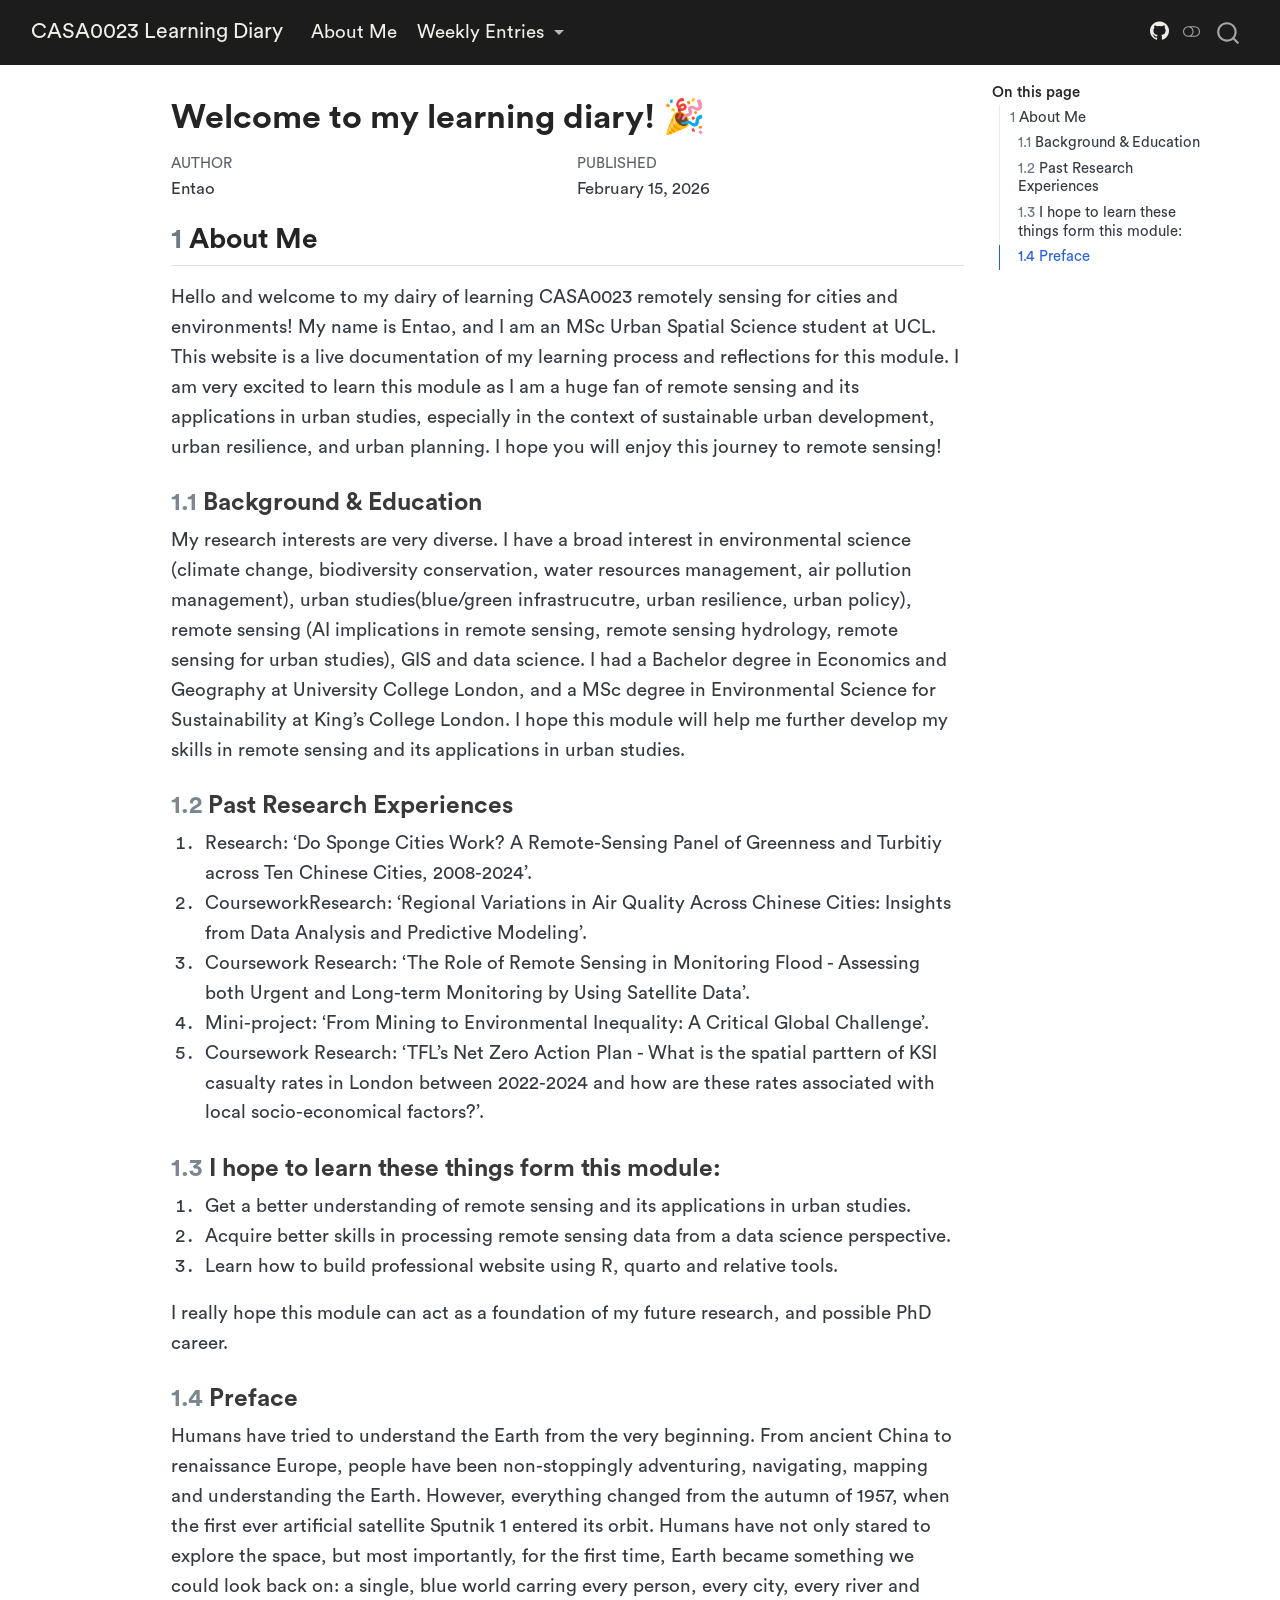
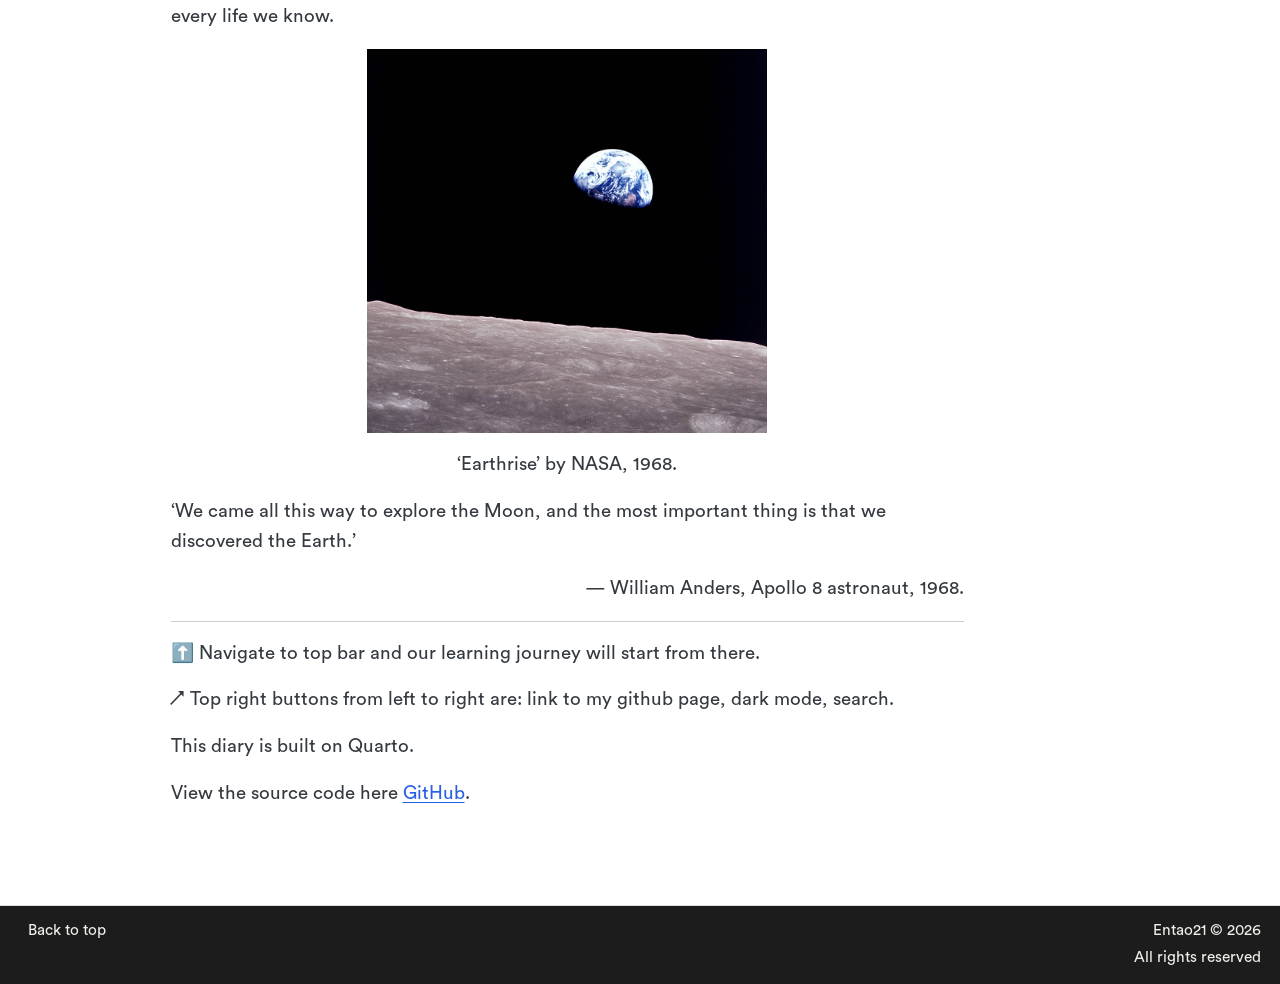
==== docs/index.html @ 47d20537 "commit955" ====
<!DOCTYPE html>
<html xmlns="http://www.w3.org/1999/xhtml" lang="en" xml:lang="en"><head>

<meta charset="utf-8">
<meta name="generator" content="quarto-1.9.27">

<meta name="viewport" content="width=device-width, initial-scale=1.0, user-scalable=yes">

<meta name="author" content="Entao">
<meta name="dcterms.date" content="2026-02-15">

<title>Welcome to my learning diary! 🎉 – CASA0023 Learning Diary</title>
<style>
/* Default styles provided by pandoc.
** See https://pandoc.org/MANUAL.html#variables-for-html for config info.
*/
code{white-space: pre-wrap;}
span.smallcaps{font-variant: small-caps;}
div.columns{display: flex; gap: min(4vw, 1.5em);}
div.column{flex: auto; overflow-x: auto;}
div.hanging-indent{margin-left: 1.5em; text-indent: -1.5em;}
ul.task-list{list-style: none;}
ul.task-list li input[type="checkbox"] {
  width: 0.8em;
  margin: 0 0.8em 0.2em -1em; /* quarto-specific, see https://github.com/quarto-dev/quarto-cli/issues/4556 */ 
  vertical-align: middle;
}
</style>


<script src="site_libs/quarto-nav/quarto-nav.js"></script>
<script src="site_libs/quarto-nav/headroom.min.js"></script>
<script src="site_libs/clipboard/clipboard.min.js"></script>
<script src="site_libs/quarto-search/autocomplete.umd.js"></script>
<script src="site_libs/quarto-search/fuse.min.js"></script>
<script src="site_libs/quarto-search/quarto-search.js"></script>
<meta name="quarto:offset" content="./">
<script src="site_libs/quarto-html/quarto.js" type="module"></script>
<script src="site_libs/quarto-html/tabsets/tabsets.js" type="module"></script>
<script src="site_libs/quarto-html/popper.min.js"></script>
<script src="site_libs/quarto-html/tippy.umd.min.js"></script>
<script src="site_libs/quarto-html/anchor.min.js"></script>
<link href="site_libs/quarto-html/tippy.css" rel="stylesheet">
<link href="site_libs/quarto-html/quarto-syntax-highlighting-67e1af7abdb15bd5a2919d83736f6706.css" rel="stylesheet" class="quarto-color-scheme" id="quarto-text-highlighting-styles">
<link href="site_libs/quarto-html/quarto-syntax-highlighting-dark-4f6ed13f903dd169c65400d30de9f695.css" rel="stylesheet" class="quarto-color-scheme quarto-color-alternate" id="quarto-text-highlighting-styles">
<link href="site_libs/quarto-html/quarto-syntax-highlighting-67e1af7abdb15bd5a2919d83736f6706.css" rel="stylesheet" class="quarto-color-scheme-extra" id="quarto-text-highlighting-styles">
<script src="site_libs/bootstrap/bootstrap.min.js"></script>
<link href="site_libs/bootstrap/bootstrap-icons.css" rel="stylesheet">
<link href="site_libs/bootstrap/bootstrap-1e439da7aa88c9d4554912bc2ee74c2d.min.css" rel="stylesheet" append-hash="true" class="quarto-color-scheme" id="quarto-bootstrap" data-mode="light">
<link href="site_libs/bootstrap/bootstrap-dark-b8b69fd8e30c41d735a45cd7a533fa73.min.css" rel="stylesheet" append-hash="true" class="quarto-color-scheme quarto-color-alternate" id="quarto-bootstrap" data-mode="dark">
<link href="site_libs/bootstrap/bootstrap-1e439da7aa88c9d4554912bc2ee74c2d.min.css" rel="stylesheet" append-hash="true" class="quarto-color-scheme-extra" id="quarto-bootstrap" data-mode="light">
<script id="quarto-search-options" type="application/json">{
  "location": "navbar",
  "copy-button": false,
  "collapse-after": 3,
  "panel-placement": "end",
  "type": "overlay",
  "limit": 50,
  "keyboard-shortcut": [
    "f",
    "/",
    "s"
  ],
  "show-item-context": false,
  "language": {
    "search-no-results-text": "No results",
    "search-matching-documents-text": "matching documents",
    "search-copy-link-title": "Copy link to search",
    "search-hide-matches-text": "Hide additional matches",
    "search-more-match-text": "more match in this document",
    "search-more-matches-text": "more matches in this document",
    "search-clear-button-title": "Clear",
    "search-text-placeholder": "",
    "search-detached-cancel-button-title": "Cancel",
    "search-submit-button-title": "Submit",
    "search-label": "Search"
  }
}</script>


<link rel="stylesheet" href="styles.css">
</head>

<body class="nav-fixed quarto-light"><script id="quarto-html-before-body" type="application/javascript">
    const toggleBodyColorMode = (bsSheetEl) => {
      const mode = bsSheetEl.getAttribute("data-mode");
      const bodyEl = window.document.querySelector("body");
      if (mode === "dark") {
        bodyEl.classList.add("quarto-dark");
        bodyEl.classList.remove("quarto-light");
      } else {
        bodyEl.classList.add("quarto-light");
        bodyEl.classList.remove("quarto-dark");
      }
    }
    const toggleBodyColorPrimary = () => {
      const bsSheetEl = window.document.querySelector("link#quarto-bootstrap:not([rel=disabled-stylesheet])");
      if (bsSheetEl) {
        toggleBodyColorMode(bsSheetEl);
      }
    }
    const setColorSchemeToggle = (alternate) => {
      const toggles = window.document.querySelectorAll('.quarto-color-scheme-toggle');
      for (let i=0; i < toggles.length; i++) {
        const toggle = toggles[i];
        if (toggle) {
          if (alternate) {
            toggle.classList.add("alternate");
          } else {
            toggle.classList.remove("alternate");
          }
        }
      }
    };
    const toggleColorMode = (alternate) => {
      // Switch the stylesheets
      const primaryStylesheets = window.document.querySelectorAll('link.quarto-color-scheme:not(.quarto-color-alternate)');
      const alternateStylesheets = window.document.querySelectorAll('link.quarto-color-scheme.quarto-color-alternate');
      manageTransitions('#quarto-margin-sidebar .nav-link', false);
      if (alternate) {
        // note: dark is layered on light, we don't disable primary!
        enableStylesheet(alternateStylesheets);
        for (const sheetNode of alternateStylesheets) {
          if (sheetNode.id === "quarto-bootstrap") {
            toggleBodyColorMode(sheetNode);
          }
        }
      } else {
        disableStylesheet(alternateStylesheets);
        enableStylesheet(primaryStylesheets)
        toggleBodyColorPrimary();
      }
      manageTransitions('#quarto-margin-sidebar .nav-link', true);
      // Switch the toggles
      setColorSchemeToggle(alternate)
      // Hack to workaround the fact that safari doesn't
      // properly recolor the scrollbar when toggling (#1455)
      if (navigator.userAgent.indexOf('Safari') > 0 && navigator.userAgent.indexOf('Chrome') == -1) {
        manageTransitions("body", false);
        window.scrollTo(0, 1);
        setTimeout(() => {
          window.scrollTo(0, 0);
          manageTransitions("body", true);
        }, 40);
      }
    }
    const disableStylesheet = (stylesheets) => {
      for (let i=0; i < stylesheets.length; i++) {
        const stylesheet = stylesheets[i];
        stylesheet.rel = 'disabled-stylesheet';
      }
    }
    const enableStylesheet = (stylesheets) => {
      for (let i=0; i < stylesheets.length; i++) {
        const stylesheet = stylesheets[i];
        if(stylesheet.rel !== 'stylesheet') { // for Chrome, which will still FOUC without this check
          stylesheet.rel = 'stylesheet';
        }
      }
    }
    const manageTransitions = (selector, allowTransitions) => {
      const els = window.document.querySelectorAll(selector);
      for (let i=0; i < els.length; i++) {
        const el = els[i];
        if (allowTransitions) {
          el.classList.remove('notransition');
        } else {
          el.classList.add('notransition');
        }
      }
    }
    const isFileUrl = () => {
      return window.location.protocol === 'file:';
    }
    const hasAlternateSentinel = () => {
      let styleSentinel = getColorSchemeSentinel();
      if (styleSentinel !== null) {
        return styleSentinel === "alternate";
      } else {
        return false;
      }
    }
    const setStyleSentinel = (alternate) => {
      const value = alternate ? "alternate" : "default";
      if (!isFileUrl()) {
        window.localStorage.setItem("quarto-color-scheme", value);
      } else {
        localAlternateSentinel = value;
      }
    }
    const getColorSchemeSentinel = () => {
      if (!isFileUrl()) {
        const storageValue = window.localStorage.getItem("quarto-color-scheme");
        return storageValue != null ? storageValue : localAlternateSentinel;
      } else {
        return localAlternateSentinel;
      }
    }
    const toggleGiscusIfUsed = (isAlternate, darkModeDefault) => {
      const baseTheme = document.querySelector('#giscus-base-theme')?.value ?? 'light';
      const alternateTheme = document.querySelector('#giscus-alt-theme')?.value ?? 'dark';
      let newTheme = '';
      if(authorPrefersDark) {
        newTheme = isAlternate ? baseTheme : alternateTheme;
      } else {
        newTheme = isAlternate ? alternateTheme : baseTheme;
      }
      const changeGiscusTheme = () => {
        // From: https://github.com/giscus/giscus/issues/336
        const sendMessage = (message) => {
          const iframe = document.querySelector('iframe.giscus-frame');
          if (!iframe) return;
          iframe.contentWindow.postMessage({ giscus: message }, 'https://giscus.app');
        }
        sendMessage({
          setConfig: {
            theme: newTheme
          }
        });
      }
      const isGiscussLoaded = window.document.querySelector('iframe.giscus-frame') !== null;
      if (isGiscussLoaded) {
        changeGiscusTheme();
      }
    };
    const authorPrefersDark = false;
    const darkModeDefault = authorPrefersDark;
      document.querySelector('link#quarto-text-highlighting-styles.quarto-color-scheme-extra').rel = 'disabled-stylesheet';
      document.querySelector('link#quarto-bootstrap.quarto-color-scheme-extra').rel = 'disabled-stylesheet';
    let localAlternateSentinel = darkModeDefault ? 'alternate' : 'default';
    // Dark / light mode switch
    window.quartoToggleColorScheme = () => {
      // Read the current dark / light value
      let toAlternate = !hasAlternateSentinel();
      toggleColorMode(toAlternate);
      setStyleSentinel(toAlternate);
      toggleGiscusIfUsed(toAlternate, darkModeDefault);
      window.dispatchEvent(new Event('resize'));
    };
    // Switch to dark mode if need be
    if (hasAlternateSentinel()) {
      toggleColorMode(true);
    } else {
      toggleColorMode(false);
    }
  </script>

<div id="quarto-search-results"></div>
  <header id="quarto-header" class="headroom fixed-top">
    <nav class="navbar navbar-expand-lg " data-bs-theme="dark">
      <div class="navbar-container container-fluid">
      <div class="navbar-brand-container mx-auto">
    <a class="navbar-brand" href="./index.html">
    <span class="navbar-title">CASA0023 Learning Diary</span>
    </a>
  </div>
            <div id="quarto-search" class="" title="Search"></div>
          <button class="navbar-toggler" type="button" data-bs-toggle="collapse" data-bs-target="#navbarCollapse" aria-controls="navbarCollapse" role="menu" aria-expanded="false" aria-label="Toggle navigation" onclick="if (window.quartoToggleHeadroom) { window.quartoToggleHeadroom(); }">
  <span class="navbar-toggler-icon"></span>
</button>
          <div class="collapse navbar-collapse" id="navbarCollapse">
            <ul class="navbar-nav navbar-nav-scroll me-auto">
  <li class="nav-item">
    <a class="nav-link active" href="./index.html" aria-current="page"> 
<span class="menu-text">About Me</span></a>
  </li>  
  <li class="nav-item dropdown ">
    <a class="nav-link dropdown-toggle" href="#" id="nav-menu-weekly-entries" role="link" data-bs-toggle="dropdown" aria-expanded="false">
 <span class="menu-text">Weekly Entries</span>
    </a>
    <ul class="dropdown-menu" aria-labelledby="nav-menu-weekly-entries">    
        <li>
    <a class="dropdown-item" href="./weeks/week1.html">
 <span class="dropdown-text">Week 1: Getting Started</span></a>
  </li>  
        <li>
    <a class="dropdown-item" href="./weeks/week2.html">
 <span class="dropdown-text">Week 2: Portfolio</span></a>
  </li>  
        <li>
    <a class="dropdown-item" href="./weeks/week3.html">
 <span class="dropdown-text">Week 3: Corrections</span></a>
  </li>  
        <li>
    <a class="dropdown-item" href="./weeks/week4.html">
 <span class="dropdown-text">Week 4: Policy</span></a>
  </li>  
    </ul>
  </li>
</ul>
            <ul class="navbar-nav navbar-nav-scroll ms-auto">
  <li class="nav-item compact">
    <a class="nav-link" href="https://github.com/Entao21/rs4ct"> <i class="bi bi-github" role="img" aria-label="GitHub">
</i> 
<span class="menu-text"></span></a>
  </li>  
</ul>
          </div> <!-- /navcollapse -->
            <div class="quarto-navbar-tools">
  <a href="" class="quarto-color-scheme-toggle quarto-navigation-tool  px-1" onclick="window.quartoToggleColorScheme(); return false;" title="Toggle dark mode"><i class="bi"></i></a>
</div>
      </div> <!-- /container-fluid -->
    </nav>
</header>
<!-- content -->
<div id="quarto-content" class="quarto-container page-columns page-rows-contents page-layout-article page-navbar">
<!-- sidebar -->
<!-- margin-sidebar -->
    <div id="quarto-margin-sidebar" class="sidebar margin-sidebar">
        <nav id="TOC" role="doc-toc" class="toc-active">
    <h2 id="toc-title">On this page</h2>
   
  <ul>
  <li><a href="#about-me" id="toc-about-me" class="nav-link active" data-scroll-target="#about-me"><span class="header-section-number">1</span> About Me</a>
  <ul class="collapse">
  <li><a href="#background-education" id="toc-background-education" class="nav-link" data-scroll-target="#background-education"><span class="header-section-number">1.1</span> Background &amp; Education</a></li>
  <li><a href="#past-research-experiences" id="toc-past-research-experiences" class="nav-link" data-scroll-target="#past-research-experiences"><span class="header-section-number">1.2</span> Past Research Experiences</a></li>
  <li><a href="#i-hope-to-learn-these-things-form-this-module" id="toc-i-hope-to-learn-these-things-form-this-module" class="nav-link" data-scroll-target="#i-hope-to-learn-these-things-form-this-module"><span class="header-section-number">1.3</span> I hope to learn these things form this module:</a></li>
  <li><a href="#preface" id="toc-preface" class="nav-link" data-scroll-target="#preface"><span class="header-section-number">1.4</span> Preface</a></li>
  </ul></li>
  </ul>
</nav>
    </div>
<!-- main -->
<main class="content" id="quarto-document-content">


<header id="title-block-header" class="quarto-title-block default">
<div class="quarto-title">
<h1 class="title">Welcome to my learning diary! 🎉</h1>
</div>



<div class="quarto-title-meta">

    <div>
    <div class="quarto-title-meta-heading">Author</div>
    <div class="quarto-title-meta-contents">
             <p>Entao </p>
          </div>
  </div>
    
    <div>
    <div class="quarto-title-meta-heading">Published</div>
    <div class="quarto-title-meta-contents">
      <p class="date">February 15, 2026</p>
    </div>
  </div>
  
    
  </div>
  


</header>


<section id="about-me" class="level2" data-number="1">
<h2 data-number="1" class="anchored" data-anchor-id="about-me"><span class="header-section-number">1</span> About Me</h2>
<p>Hello and welcome to my dairy of learning CASA0023 remotely sensing for cities and environments! My name is Entao, and I am an MSc Urban Spatial Science student at UCL. This website is a live documentation of my learning process and reflections for this module. I am very excited to learn this module as I am a huge fan of remote sensing and its applications in urban studies, especially in the context of sustainable urban development, urban resilience, and urban planning. I hope you will enjoy this journey to remote sensing!</p>
<section id="background-education" class="level3" data-number="1.1">
<h3 data-number="1.1" class="anchored" data-anchor-id="background-education"><span class="header-section-number">1.1</span> Background &amp; Education</h3>
<p>My research interests are very diverse. I have a broad interest in environmental science (climate change, biodiversity conservation, water resources management, air pollution management), urban studies(blue/green infrastrucutre, urban resilience, urban policy), remote sensing (AI implications in remote sensing, remote sensing hydrology, remote sensing for urban studies), GIS and data science. I had a Bachelor degree in Economics and Geography at University College London, and a MSc degree in Environmental Science for Sustainability at King’s College London. I hope this module will help me further develop my skills in remote sensing and its applications in urban studies.</p>
</section>
<section id="past-research-experiences" class="level3" data-number="1.2">
<h3 data-number="1.2" class="anchored" data-anchor-id="past-research-experiences"><span class="header-section-number">1.2</span> Past Research Experiences</h3>
<ol type="1">
<li>Research: ‘Do Sponge Cities Work? A Remote-Sensing Panel of Greenness and Turbitiy across Ten Chinese Cities, 2008-2024’.</li>
<li>CourseworkResearch: ‘Regional Variations in Air Quality Across Chinese Cities: Insights from Data Analysis and Predictive Modeling’.</li>
<li>Coursework Research: ‘The Role of Remote Sensing in Monitoring Flood - Assessing both Urgent and Long-term Monitoring by Using Satellite Data’.</li>
<li>Mini-project: ‘From Mining to Environmental Inequality: A Critical Global Challenge’.</li>
<li>Coursework Research: ‘TFL’s Net Zero Action Plan - What is the spatial parttern of KSI casualty rates in London between 2022-2024 and how are these rates associated with local socio-economical factors?’.</li>
</ol>
</section>
<section id="i-hope-to-learn-these-things-form-this-module" class="level3" data-number="1.3">
<h3 data-number="1.3" class="anchored" data-anchor-id="i-hope-to-learn-these-things-form-this-module"><span class="header-section-number">1.3</span> I hope to learn these things form this module:</h3>
<ol type="1">
<li>Get a better understanding of remote sensing and its applications in urban studies.</li>
<li>Acquire better skills in processing remote sensing data from a data science perspective.</li>
<li>Learn how to build professional website using R, quarto and relative tools.</li>
</ol>
<p>I really hope this module can act as a foundation of my future research, and possible PhD career.</p>
</section>
<section id="preface" class="level3" data-number="1.4">
<h3 data-number="1.4" class="anchored" data-anchor-id="preface"><span class="header-section-number">1.4</span> Preface</h3>
<p>Humans have tried to understand the Earth from the very beginning. From ancient China to renaissance Europe, people have been non-stoppingly adventuring, navigating, mapping and understanding the Earth. However, everything changed from the autumn of 1957, when the first ever artificial satellite Sputnik 1 entered its orbit. Humans have not only stared to explore the space, but most importantly, for the first time, Earth became something we could look back on: a single, blue world carring every person, every city, every river and every life we know.</p>
<div style="text-align: center;">
<p><img src="resources/pictures/apollo08_earthrise.jpg" class="img-fluid" style="border-radius: 0%; display: block; margin-left: auto; margin-right: auto;" width="400"></p>
<p>‘Earthrise’ by NASA, 1968.</p>
</div>
<p>‘We came all this way to explore the Moon, and the most important thing is that we discovered the Earth.’</p>
<div style="text-align: right;">
<p>— William Anders, Apollo 8 astronaut, 1968.</p>
</div>
<hr>
<p>⬆️ Navigate to top bar and our learning journey will start from there.</p>
<p>↗️ Top right buttons from left to right are: link to my github page, dark mode, search.</p>
<p>This diary is built on Quarto.</p>
<p>View the source code here <a href="https://github.com/Entao21/rs4ct">GitHub</a>.</p>


</section>
</section>

</main> <!-- /main -->
<script id="quarto-html-after-body" type="application/javascript">
  window.document.addEventListener("DOMContentLoaded", function (event) {
    // Ensure there is a toggle, if there isn't float one in the top right
    if (window.document.querySelector('.quarto-color-scheme-toggle') === null) {
      const a = window.document.createElement('a');
      a.classList.add('top-right');
      a.classList.add('quarto-color-scheme-toggle');
      a.href = "";
      a.onclick = function() { try { window.quartoToggleColorScheme(); } catch {} return false; };
      const i = window.document.createElement("i");
      i.classList.add('bi');
      a.appendChild(i);
      window.document.body.appendChild(a);
    }
    setColorSchemeToggle(hasAlternateSentinel())
    const icon = "";
    const anchorJS = new window.AnchorJS();
    anchorJS.options = {
      placement: 'right',
      icon: icon
    };
    anchorJS.add('.anchored');
    const isCodeAnnotation = (el) => {
      for (const clz of el.classList) {
        if (clz.startsWith('code-annotation-')) {                     
          return true;
        }
      }
      return false;
    }
    const onCopySuccess = function(e) {
      // button target
      const button = e.trigger;
      // don't keep focus
      button.blur();
      // flash "checked"
      button.classList.add('code-copy-button-checked');
      var currentTitle = button.getAttribute("title");
      button.setAttribute("title", "Copied!");
      let tooltip;
      if (window.bootstrap) {
        button.setAttribute("data-bs-toggle", "tooltip");
        button.setAttribute("data-bs-placement", "left");
        button.setAttribute("data-bs-title", "Copied!");
        tooltip = new bootstrap.Tooltip(button, 
          { trigger: "manual", 
            customClass: "code-copy-button-tooltip",
            offset: [0, -8]});
        tooltip.show();    
      }
      setTimeout(function() {
        if (tooltip) {
          tooltip.hide();
          button.removeAttribute("data-bs-title");
          button.removeAttribute("data-bs-toggle");
          button.removeAttribute("data-bs-placement");
        }
        button.setAttribute("title", currentTitle);
        button.classList.remove('code-copy-button-checked');
      }, 1000);
      // clear code selection
      e.clearSelection();
    }
    const getTextToCopy = function(trigger) {
      const outerScaffold = trigger.parentElement.cloneNode(true);
      const codeEl = outerScaffold.querySelector('code');
      for (const childEl of codeEl.children) {
        if (isCodeAnnotation(childEl)) {
          childEl.remove();
        }
      }
      return codeEl.innerText;
    }
    const clipboard = new window.ClipboardJS('.code-copy-button:not([data-in-quarto-modal])', {
      text: getTextToCopy
    });
    clipboard.on('success', onCopySuccess);
    if (window.document.getElementById('quarto-embedded-source-code-modal')) {
      const clipboardModal = new window.ClipboardJS('.code-copy-button[data-in-quarto-modal]', {
        text: getTextToCopy,
        container: window.document.getElementById('quarto-embedded-source-code-modal')
      });
      clipboardModal.on('success', onCopySuccess);
    }
      var localhostRegex = new RegExp(/^(?:http|https):\/\/localhost\:?[0-9]*\//);
      var mailtoRegex = new RegExp(/^mailto:/);
        var filterRegex = new RegExp("https:\/\/entao21\.github\.io\/rs4ct\/");
      var isInternal = (href) => {
          return filterRegex.test(href) || localhostRegex.test(href) || mailtoRegex.test(href);
      }
      // Inspect non-navigation links and adorn them if external
     var links = window.document.querySelectorAll('a[href]:not(.nav-link):not(.navbar-brand):not(.toc-action):not(.sidebar-link):not(.sidebar-item-toggle):not(.pagination-link):not(.no-external):not([aria-hidden]):not(.dropdown-item):not(.quarto-navigation-tool):not(.about-link)');
      for (var i=0; i<links.length; i++) {
        const link = links[i];
        if (!isInternal(link.href)) {
          // undo the damage that might have been done by quarto-nav.js in the case of
          // links that we want to consider external
          if (link.dataset.originalHref !== undefined) {
            link.href = link.dataset.originalHref;
          }
        }
      }
    function tippyHover(el, contentFn, onTriggerFn, onUntriggerFn) {
      const config = {
        allowHTML: true,
        maxWidth: 500,
        delay: 100,
        arrow: false,
        appendTo: function(el) {
            return el.parentElement;
        },
        interactive: true,
        interactiveBorder: 10,
        theme: 'quarto',
        placement: 'bottom-start',
      };
      if (contentFn) {
        config.content = contentFn;
      }
      if (onTriggerFn) {
        config.onTrigger = onTriggerFn;
      }
      if (onUntriggerFn) {
        config.onUntrigger = onUntriggerFn;
      }
      window.tippy(el, config); 
    }
    const noterefs = window.document.querySelectorAll('a[role="doc-noteref"]');
    for (var i=0; i<noterefs.length; i++) {
      const ref = noterefs[i];
      tippyHover(ref, function() {
        // use id or data attribute instead here
        let href = ref.getAttribute('data-footnote-href') || ref.getAttribute('href');
        try { href = new URL(href).hash; } catch {}
        const id = href.replace(/^#\/?/, "");
        const note = window.document.getElementById(id);
        if (note) {
          return note.innerHTML;
        } else {
          return "";
        }
      });
    }
    const xrefs = window.document.querySelectorAll('a.quarto-xref');
    const processXRef = (id, note) => {
      // Strip column container classes
      const stripColumnClz = (el) => {
        el.classList.remove("page-full", "page-columns");
        if (el.children) {
          for (const child of el.children) {
            stripColumnClz(child);
          }
        }
      }
      stripColumnClz(note)
      if (id === null || id.startsWith('sec-')) {
        // Special case sections, only their first couple elements
        const container = document.createElement("div");
        if (note.children && note.children.length > 2) {
          container.appendChild(note.children[0].cloneNode(true));
          for (let i = 1; i < note.children.length; i++) {
            const child = note.children[i];
            if (child.tagName === "P" && child.innerText === "") {
              continue;
            } else {
              container.appendChild(child.cloneNode(true));
              break;
            }
          }
          if (window.Quarto?.typesetMath) {
            window.Quarto.typesetMath(container);
          }
          return container.innerHTML
        } else {
          if (window.Quarto?.typesetMath) {
            window.Quarto.typesetMath(note);
          }
          return note.innerHTML;
        }
      } else {
        // Remove any anchor links if they are present
        const anchorLink = note.querySelector('a.anchorjs-link');
        if (anchorLink) {
          anchorLink.remove();
        }
        if (window.Quarto?.typesetMath) {
          window.Quarto.typesetMath(note);
        }
        if (note.classList.contains("callout")) {
          return note.outerHTML;
        } else {
          return note.innerHTML;
        }
      }
    }
    for (var i=0; i<xrefs.length; i++) {
      const xref = xrefs[i];
      tippyHover(xref, undefined, function(instance) {
        instance.disable();
        let url = xref.getAttribute('href');
        let hash = undefined; 
        if (url.startsWith('#')) {
          hash = url;
        } else {
          try { hash = new URL(url).hash; } catch {}
        }
        if (hash) {
          const id = hash.replace(/^#\/?/, "");
          const note = window.document.getElementById(id);
          if (note !== null) {
            try {
              const html = processXRef(id, note.cloneNode(true));
              instance.setContent(html);
            } finally {
              instance.enable();
              instance.show();
            }
          } else {
            // See if we can fetch this
            fetch(url.split('#')[0])
            .then(res => res.text())
            .then(html => {
              const parser = new DOMParser();
              const htmlDoc = parser.parseFromString(html, "text/html");
              const note = htmlDoc.getElementById(id);
              if (note !== null) {
                const html = processXRef(id, note);
                instance.setContent(html);
              } 
            }).finally(() => {
              instance.enable();
              instance.show();
            });
          }
        } else {
          // See if we can fetch a full url (with no hash to target)
          // This is a special case and we should probably do some content thinning / targeting
          fetch(url)
          .then(res => res.text())
          .then(html => {
            const parser = new DOMParser();
            const htmlDoc = parser.parseFromString(html, "text/html");
            const note = htmlDoc.querySelector('main.content');
            if (note !== null) {
              // This should only happen for chapter cross references
              // (since there is no id in the URL)
              // remove the first header
              if (note.children.length > 0 && note.children[0].tagName === "HEADER") {
                note.children[0].remove();
              }
              const html = processXRef(null, note);
              instance.setContent(html);
            } 
          }).finally(() => {
            instance.enable();
            instance.show();
          });
        }
      }, function(instance) {
      });
    }
        let selectedAnnoteEl;
        const selectorForAnnotation = ( cell, annotation) => {
          let cellAttr = 'data-code-cell="' + cell + '"';
          let lineAttr = 'data-code-annotation="' +  annotation + '"';
          const selector = 'span[' + cellAttr + '][' + lineAttr + ']';
          return selector;
        }
        const selectCodeLines = (annoteEl) => {
          const doc = window.document;
          const targetCell = annoteEl.getAttribute("data-target-cell");
          const targetAnnotation = annoteEl.getAttribute("data-target-annotation");
          const annoteSpan = window.document.querySelector(selectorForAnnotation(targetCell, targetAnnotation));
          const lines = annoteSpan.getAttribute("data-code-lines").split(",");
          const lineIds = lines.map((line) => {
            return targetCell + "-" + line;
          })
          let top = null;
          let height = null;
          let parent = null;
          if (lineIds.length > 0) {
              //compute the position of the single el (top and bottom and make a div)
              const el = window.document.getElementById(lineIds[0]);
              top = el.offsetTop;
              height = el.offsetHeight;
              parent = el.parentElement.parentElement;
            if (lineIds.length > 1) {
              const lastEl = window.document.getElementById(lineIds[lineIds.length - 1]);
              const bottom = lastEl.offsetTop + lastEl.offsetHeight;
              height = bottom - top;
            }
            if (top !== null && height !== null && parent !== null) {
              // cook up a div (if necessary) and position it 
              let div = window.document.getElementById("code-annotation-line-highlight");
              if (div === null) {
                div = window.document.createElement("div");
                div.setAttribute("id", "code-annotation-line-highlight");
                div.style.position = 'absolute';
                parent.appendChild(div);
              }
              div.style.top = top - 2 + "px";
              div.style.height = height + 4 + "px";
              div.style.left = 0;
              let gutterDiv = window.document.getElementById("code-annotation-line-highlight-gutter");
              if (gutterDiv === null) {
                gutterDiv = window.document.createElement("div");
                gutterDiv.setAttribute("id", "code-annotation-line-highlight-gutter");
                gutterDiv.style.position = 'absolute';
                const codeCell = window.document.getElementById(targetCell);
                const gutter = codeCell.querySelector('.code-annotation-gutter');
                gutter.appendChild(gutterDiv);
              }
              gutterDiv.style.top = top - 2 + "px";
              gutterDiv.style.height = height + 4 + "px";
            }
            selectedAnnoteEl = annoteEl;
          }
        };
        const unselectCodeLines = () => {
          const elementsIds = ["code-annotation-line-highlight", "code-annotation-line-highlight-gutter"];
          elementsIds.forEach((elId) => {
            const div = window.document.getElementById(elId);
            if (div) {
              div.remove();
            }
          });
          selectedAnnoteEl = undefined;
        };
          // Handle positioning of the toggle
      window.addEventListener(
        "resize",
        throttle(() => {
          elRect = undefined;
          if (selectedAnnoteEl) {
            selectCodeLines(selectedAnnoteEl);
          }
        }, 10)
      );
      function throttle(fn, ms) {
      let throttle = false;
      let timer;
        return (...args) => {
          if(!throttle) { // first call gets through
              fn.apply(this, args);
              throttle = true;
          } else { // all the others get throttled
              if(timer) clearTimeout(timer); // cancel #2
              timer = setTimeout(() => {
                fn.apply(this, args);
                timer = throttle = false;
              }, ms);
          }
        };
      }
        // Attach click handler to the DT
        const annoteDls = window.document.querySelectorAll('dt[data-target-cell]');
        for (const annoteDlNode of annoteDls) {
          annoteDlNode.addEventListener('click', (event) => {
            const clickedEl = event.target;
            if (clickedEl !== selectedAnnoteEl) {
              unselectCodeLines();
              const activeEl = window.document.querySelector('dt[data-target-cell].code-annotation-active');
              if (activeEl) {
                activeEl.classList.remove('code-annotation-active');
              }
              selectCodeLines(clickedEl);
              clickedEl.classList.add('code-annotation-active');
            } else {
              // Unselect the line
              unselectCodeLines();
              clickedEl.classList.remove('code-annotation-active');
            }
          });
        }
    const findCites = (el) => {
      const parentEl = el.parentElement;
      if (parentEl) {
        const cites = parentEl.dataset.cites;
        if (cites) {
          return {
            el,
            cites: cites.split(' ')
          };
        } else {
          return findCites(el.parentElement)
        }
      } else {
        return undefined;
      }
    };
    var bibliorefs = window.document.querySelectorAll('a[role="doc-biblioref"]');
    for (var i=0; i<bibliorefs.length; i++) {
      const ref = bibliorefs[i];
      const citeInfo = findCites(ref);
      if (citeInfo) {
        tippyHover(citeInfo.el, function() {
          var popup = window.document.createElement('div');
          citeInfo.cites.forEach(function(cite) {
            var citeDiv = window.document.createElement('div');
            citeDiv.classList.add('hanging-indent');
            citeDiv.classList.add('csl-entry');
            var biblioDiv = window.document.getElementById('ref-' + cite);
            if (biblioDiv) {
              citeDiv.innerHTML = biblioDiv.innerHTML;
            }
            popup.appendChild(citeDiv);
          });
          return popup.innerHTML;
        });
      }
    }
  });
  </script>
</div> <!-- /content -->
<footer class="footer">
  <div class="nav-footer">
    <div class="nav-footer-left">
      <ul class="footer-items list-unstyled">
    <li class="nav-item">
    <a class="nav-link" href="./#">
<p>Back to top</p>
</a>
  </li>  
</ul>
    </div>   
    <div class="nav-footer-center">
      &nbsp;
    </div>
    <div class="nav-footer-right">
      <ul class="footer-items list-unstyled">
    <li class="nav-item">
 Entao21 © 2026
  </li>  
    <li class="nav-item">
 All rights reserved
  </li>  
</ul>
    </div>
  </div>
</footer>




</body></html>
---- docs/site_libs/quarto-html/tippy.css ----
.tippy-box[data-animation=fade][data-state=hidden]{opacity:0}[data-tippy-root]{max-width:calc(100vw - 10px)}.tippy-box{position:relative;background-color:#333;color:#fff;border-radius:4px;font-size:14px;line-height:1.4;white-space:normal;outline:0;transition-property:transform,visibility,opacity}.tippy-box[data-placement^=top]>.tippy-arrow{bottom:0}.tippy-box[data-placement^=top]>.tippy-arrow:before{bottom:-7px;left:0;border-width:8px 8px 0;border-top-color:initial;transform-origin:center top}.tippy-box[data-placement^=bottom]>.tippy-arrow{top:0}.tippy-box[data-placement^=bottom]>.tippy-arrow:before{top:-7px;left:0;border-width:0 8px 8px;border-bottom-color:initial;transform-origin:center bottom}.tippy-box[data-placement^=left]>.tippy-arrow{right:0}.tippy-box[data-placement^=left]>.tippy-arrow:before{border-width:8px 0 8px 8px;border-left-color:initial;right:-7px;transform-origin:center left}.tippy-box[data-placement^=right]>.tippy-arrow{left:0}.tippy-box[data-placement^=right]>.tippy-arrow:before{left:-7px;border-width:8px 8px 8px 0;border-right-color:initial;transform-origin:center right}.tippy-box[data-inertia][data-state=visible]{transition-timing-function:cubic-bezier(.54,1.5,.38,1.11)}.tippy-arrow{width:16px;height:16px;color:#333}.tippy-arrow:before{content:"";position:absolute;border-color:transparent;border-style:solid}.tippy-content{position:relative;padding:5px 9px;z-index:1}
---- docs/site_libs/quarto-html/quarto-syntax-highlighting-67e1af7abdb15bd5a2919d83736f6706.css ----
/* quarto syntax highlight colors */
:root {
  --quarto-hl-al-color: #ff5555;
  --quarto-hl-an-color: #6a737d;
  --quarto-hl-at-color: #d73a49;
  --quarto-hl-bn-color: #005cc5;
  --quarto-hl-bu-color: #d73a49;
  --quarto-hl-ch-color: #032f62;
  --quarto-hl-co-color: #6a737d;
  --quarto-hl-cv-color: #6a737d;
  --quarto-hl-cn-color: #005cc5;
  --quarto-hl-cf-color: #d73a49;
  --quarto-hl-dt-color: #d73a49;
  --quarto-hl-dv-color: #005cc5;
  --quarto-hl-do-color: #6a737d;
  --quarto-hl-er-color: #ff5555;
  --quarto-hl-ex-color: #d73a49;
  --quarto-hl-fl-color: #005cc5;
  --quarto-hl-fu-color: #6f42c1;
  --quarto-hl-im-color: #032f62;
  --quarto-hl-in-color: #6a737d;
  --quarto-hl-kw-color: #d73a49;
  --quarto-hl-op-color: #24292e;
  --quarto-hl-pp-color: #d73a49;
  --quarto-hl-re-color: #6a737d;
  --quarto-hl-sc-color: #005cc5;
  --quarto-hl-ss-color: #032f62;
  --quarto-hl-st-color: #032f62;
  --quarto-hl-va-color: #e36209;
  --quarto-hl-vs-color: #032f62;
  --quarto-hl-wa-color: #ff5555;
}

/* other quarto variables */
:root {
  --quarto-font-monospace: SFMono-Regular, Menlo, Monaco, Consolas, "Liberation Mono", "Courier New", monospace;
}

/* syntax highlight based on Pandoc's rules */
pre > code.sourceCode > span {
  color: #24292e;
}

code.sourceCode > span {
  color: #24292e;
}

div.sourceCode,
div.sourceCode pre.sourceCode {
  color: #24292e;
}

/* Normal */
code span {
  color: #24292e;
}

/* Alert */
code span.al {
  font-weight: bold;
  color: #ff5555;
}

/* Annotation */
code span.an {
  color: #6a737d;
}

/* Attribute */
code span.at {
  color: #d73a49;
}

/* BaseN */
code span.bn {
  color: #005cc5;
}

/* BuiltIn */
code span.bu {
  color: #d73a49;
}

/* ControlFlow */
code span.cf {
  color: #d73a49;
}

/* Char */
code span.ch {
  color: #032f62;
}

/* Constant */
code span.cn {
  color: #005cc5;
}

/* Comment */
code span.co {
  color: #6a737d;
}

/* CommentVar */
code span.cv {
  color: #6a737d;
}

/* Documentation */
code span.do {
  color: #6a737d;
}

/* DataType */
code span.dt {
  color: #d73a49;
}

/* DecVal */
code span.dv {
  color: #005cc5;
}

/* Error */
code span.er {
  color: #ff5555;
  text-decoration: underline;
}

/* Extension */
code span.ex {
  font-weight: bold;
  color: #d73a49;
}

/* Float */
code span.fl {
  color: #005cc5;
}

/* Function */
code span.fu {
  color: #6f42c1;
}

/* Import */
code span.im {
  color: #032f62;
}

/* Information */
code span.in {
  color: #6a737d;
}

/* Keyword */
code span.kw {
  color: #d73a49;
}

/* Operator */
code span.op {
  color: #24292e;
}

/* Preprocessor */
code span.pp {
  color: #d73a49;
}

/* RegionMarker */
code span.re {
  color: #6a737d;
}

/* SpecialChar */
code span.sc {
  color: #005cc5;
}

/* SpecialString */
code span.ss {
  color: #032f62;
}

/* String */
code span.st {
  color: #032f62;
}

/* Variable */
code span.va {
  color: #e36209;
}

/* VerbatimString */
code span.vs {
  color: #032f62;
}

/* Warning */
code span.wa {
  color: #ff5555;
}

.prevent-inlining {
  content: "</";
}

/*# sourceMappingURL=3465d8a2a693e21dedde821426afcd97.css.map */
---- docs/site_libs/quarto-html/quarto-syntax-highlighting-dark-4f6ed13f903dd169c65400d30de9f695.css ----
/* quarto syntax highlight colors */
:root {
  --quarto-hl-al-color: #ff5555;
  --quarto-hl-an-color: #6a737d;
  --quarto-hl-at-color: #f97583;
  --quarto-hl-bn-color: #79b8ff;
  --quarto-hl-bu-color: #f97583;
  --quarto-hl-ch-color: #9ecbff;
  --quarto-hl-co-color: #6a737d;
  --quarto-hl-cv-color: #6a737d;
  --quarto-hl-cn-color: #79b8ff;
  --quarto-hl-cf-color: #f97583;
  --quarto-hl-dt-color: #f97583;
  --quarto-hl-dv-color: #79b8ff;
  --quarto-hl-do-color: #6a737d;
  --quarto-hl-er-color: #ff5555;
  --quarto-hl-ex-color: #f97583;
  --quarto-hl-fl-color: #79b8ff;
  --quarto-hl-fu-color: #b392f0;
  --quarto-hl-im-color: #9ecbff;
  --quarto-hl-in-color: #6a737d;
  --quarto-hl-kw-color: #f97583;
  --quarto-hl-op-color: #e1e4e8;
  --quarto-hl-pp-color: #f97583;
  --quarto-hl-re-color: #6a737d;
  --quarto-hl-sc-color: #79b8ff;
  --quarto-hl-ss-color: #9ecbff;
  --quarto-hl-st-color: #9ecbff;
  --quarto-hl-va-color: #ffab70;
  --quarto-hl-vs-color: #9ecbff;
  --quarto-hl-wa-color: #ff5555;
}

/* other quarto variables */
:root {
  --quarto-font-monospace: SFMono-Regular, Menlo, Monaco, Consolas, "Liberation Mono", "Courier New", monospace;
}

/* syntax highlight based on Pandoc's rules */
pre > code.sourceCode > span {
  color: #e1e4e8;
}

code.sourceCode > span {
  color: #e1e4e8;
}

div.sourceCode,
div.sourceCode pre.sourceCode {
  color: #e1e4e8;
}

/* Normal */
code span {
  color: #e1e4e8;
}

/* Alert */
code span.al {
  font-weight: bold;
  color: #ff5555;
}

/* Annotation */
code span.an {
  color: #6a737d;
}

/* Attribute */
code span.at {
  color: #f97583;
}

/* BaseN */
code span.bn {
  color: #79b8ff;
}

/* BuiltIn */
code span.bu {
  color: #f97583;
}

/* ControlFlow */
code span.cf {
  color: #f97583;
}

/* Char */
code span.ch {
  color: #9ecbff;
}

/* Constant */
code span.cn {
  color: #79b8ff;
}

/* Comment */
code span.co {
  color: #6a737d;
}

/* CommentVar */
code span.cv {
  color: #6a737d;
}

/* Documentation */
code span.do {
  color: #6a737d;
}

/* DataType */
code span.dt {
  color: #f97583;
}

/* DecVal */
code span.dv {
  color: #79b8ff;
}

/* Error */
code span.er {
  color: #ff5555;
  text-decoration: underline;
}

/* Extension */
code span.ex {
  font-weight: bold;
  color: #f97583;
}

/* Float */
code span.fl {
  color: #79b8ff;
}

/* Function */
code span.fu {
  color: #b392f0;
}

/* Import */
code span.im {
  color: #9ecbff;
}

/* Information */
code span.in {
  color: #6a737d;
}

/* Keyword */
code span.kw {
  color: #f97583;
}

/* Operator */
code span.op {
  color: #e1e4e8;
}

/* Preprocessor */
code span.pp {
  color: #f97583;
}

/* RegionMarker */
code span.re {
  color: #6a737d;
}

/* SpecialChar */
code span.sc {
  color: #79b8ff;
}

/* SpecialString */
code span.ss {
  color: #9ecbff;
}

/* String */
code span.st {
  color: #9ecbff;
}

/* Variable */
code span.va {
  color: #ffab70;
}

/* VerbatimString */
code span.vs {
  color: #9ecbff;
}

/* Warning */
code span.wa {
  color: #ff5555;
}

.prevent-inlining {
  content: "</";
}

/*# sourceMappingURL=990a0dc5f34d6bc0f68e8009fff871a4.css.map */
---- docs/site_libs/quarto-html/quarto-syntax-highlighting-67e1af7abdb15bd5a2919d83736f6706.css ----
/* quarto syntax highlight colors */
:root {
  --quarto-hl-al-color: #ff5555;
  --quarto-hl-an-color: #6a737d;
  --quarto-hl-at-color: #d73a49;
  --quarto-hl-bn-color: #005cc5;
  --quarto-hl-bu-color: #d73a49;
  --quarto-hl-ch-color: #032f62;
  --quarto-hl-co-color: #6a737d;
  --quarto-hl-cv-color: #6a737d;
  --quarto-hl-cn-color: #005cc5;
  --quarto-hl-cf-color: #d73a49;
  --quarto-hl-dt-color: #d73a49;
  --quarto-hl-dv-color: #005cc5;
  --quarto-hl-do-color: #6a737d;
  --quarto-hl-er-color: #ff5555;
  --quarto-hl-ex-color: #d73a49;
  --quarto-hl-fl-color: #005cc5;
  --quarto-hl-fu-color: #6f42c1;
  --quarto-hl-im-color: #032f62;
  --quarto-hl-in-color: #6a737d;
  --quarto-hl-kw-color: #d73a49;
  --quarto-hl-op-color: #24292e;
  --quarto-hl-pp-color: #d73a49;
  --quarto-hl-re-color: #6a737d;
  --quarto-hl-sc-color: #005cc5;
  --quarto-hl-ss-color: #032f62;
  --quarto-hl-st-color: #032f62;
  --quarto-hl-va-color: #e36209;
  --quarto-hl-vs-color: #032f62;
  --quarto-hl-wa-color: #ff5555;
}

/* other quarto variables */
:root {
  --quarto-font-monospace: SFMono-Regular, Menlo, Monaco, Consolas, "Liberation Mono", "Courier New", monospace;
}

/* syntax highlight based on Pandoc's rules */
pre > code.sourceCode > span {
  color: #24292e;
}

code.sourceCode > span {
  color: #24292e;
}

div.sourceCode,
div.sourceCode pre.sourceCode {
  color: #24292e;
}

/* Normal */
code span {
  color: #24292e;
}

/* Alert */
code span.al {
  font-weight: bold;
  color: #ff5555;
}

/* Annotation */
code span.an {
  color: #6a737d;
}

/* Attribute */
code span.at {
  color: #d73a49;
}

/* BaseN */
code span.bn {
  color: #005cc5;
}

/* BuiltIn */
code span.bu {
  color: #d73a49;
}

/* ControlFlow */
code span.cf {
  color: #d73a49;
}

/* Char */
code span.ch {
  color: #032f62;
}

/* Constant */
code span.cn {
  color: #005cc5;
}

/* Comment */
code span.co {
  color: #6a737d;
}

/* CommentVar */
code span.cv {
  color: #6a737d;
}

/* Documentation */
code span.do {
  color: #6a737d;
}

/* DataType */
code span.dt {
  color: #d73a49;
}

/* DecVal */
code span.dv {
  color: #005cc5;
}

/* Error */
code span.er {
  color: #ff5555;
  text-decoration: underline;
}

/* Extension */
code span.ex {
  font-weight: bold;
  color: #d73a49;
}

/* Float */
code span.fl {
  color: #005cc5;
}

/* Function */
code span.fu {
  color: #6f42c1;
}

/* Import */
code span.im {
  color: #032f62;
}

/* Information */
code span.in {
  color: #6a737d;
}

/* Keyword */
code span.kw {
  color: #d73a49;
}

/* Operator */
code span.op {
  color: #24292e;
}

/* Preprocessor */
code span.pp {
  color: #d73a49;
}

/* RegionMarker */
code span.re {
  color: #6a737d;
}

/* SpecialChar */
code span.sc {
  color: #005cc5;
}

/* SpecialString */
code span.ss {
  color: #032f62;
}

/* String */
code span.st {
  color: #032f62;
}

/* Variable */
code span.va {
  color: #e36209;
}

/* VerbatimString */
code span.vs {
  color: #032f62;
}

/* Warning */
code span.wa {
  color: #ff5555;
}

.prevent-inlining {
  content: "</";
}

/*# sourceMappingURL=3465d8a2a693e21dedde821426afcd97.css.map */
---- docs/styles.css ----
/* Circular Std 字体家族（docs/fonts/ 内 .otf 文件） */
/* Book=400, Light=300, Medium=500, Bold=700, Black=900 */

@font-face {
  font-family: "Circular Std";
  src: url("fonts/CircularStd-Book.otf") format("opentype");
  font-weight: 400;
  font-style: normal;
}
@font-face {
  font-family: "Circular Std";
  src: url("fonts/CircularStd-BookItalic.otf") format("opentype");
  font-weight: 400;
  font-style: italic;
}
@font-face {
  font-family: "Circular Std";
  src: url("fonts/CircularStd-Light.otf") format("opentype");
  font-weight: 300;
  font-style: normal;
}
@font-face {
  font-family: "Circular Std";
  src: url("fonts/CircularStd-Light%20Italic.otf") format("opentype");
  font-weight: 300;
  font-style: italic;
}
@font-face {
  font-family: "Circular Std";
  src: url("fonts/CircularStd-Medium.otf") format("opentype");
  font-weight: 500;
  font-style: normal;
}
@font-face {
  font-family: "Circular Std";
  src: url("fonts/CircularStd-MediumItalic.otf") format("opentype");
  font-weight: 500;
  font-style: italic;
}
@font-face {
  font-family: "Circular Std";
  src: url("fonts/CircularStd-Bold.otf") format("opentype");
  font-weight: 700;
  font-style: normal;
}
@font-face {
  font-family: "Circular Std";
  src: url("fonts/CircularStd-BoldItalic.otf") format("opentype");
  font-weight: 700;
  font-style: italic;
}
@font-face {
  font-family: "Circular Std";
  src: url("fonts/CircularStd-Black.otf") format("opentype");
  font-weight: 900;
  font-style: normal;
}
@font-face {
  font-family: "Circular Std";
  src: url("fonts/CircularStd-BlackItalic.otf") format("opentype");
  font-weight: 900;
  font-style: italic;
}

/* 平滑滚动，用于 footer 的 Back to top 链接 */
html {
  scroll-behavior: smooth;
}

/* 使用 Circular Std；后面是 fallback */
body {
    font-family: "Circular Std", "Helvetica Neue", Helvetica, Arial, sans-serif;
    font-size: 1.1rem;
    line-height: 1.6;
  }
  
  /* title color（浅色主题） */
  h1, h2, h3 {
    color: #242424;
    font-weight: bold;
  }

  /* 深色模式：Quarto 会给 body 加上 .quarto-dark（与 _quarto.yml 里 dark: darkly 对应） */
  body.quarto-dark h1,
  body.quarto-dark h2,
  body.quarto-dark h3 {
    color: #f0eee9;
  }
  
  /* 浅色模式下导航栏文字颜色（与 _quarto.yml 里深色导航栏背景搭配） */
  body:not(.quarto-dark) .navbar .navbar-brand,
  body:not(.quarto-dark) .navbar .nav-link {
    color: #f0eee9 !important;
  }
  body:not(.quarto-dark) .navbar .nav-link:hover,
  body:not(.quarto-dark) .navbar .nav-link:focus {
    color: #fff !important;
  }

  /* 页脚右侧两行、靠右对齐 */
  .nav-footer-right .footer-items {
    display: flex;
    flex-direction: column;
    align-items: flex-end;
    gap: 0.15rem;
  }

  /* background color */
  .quarto-container {
    /* background-color: #f8f9fa; */
  }
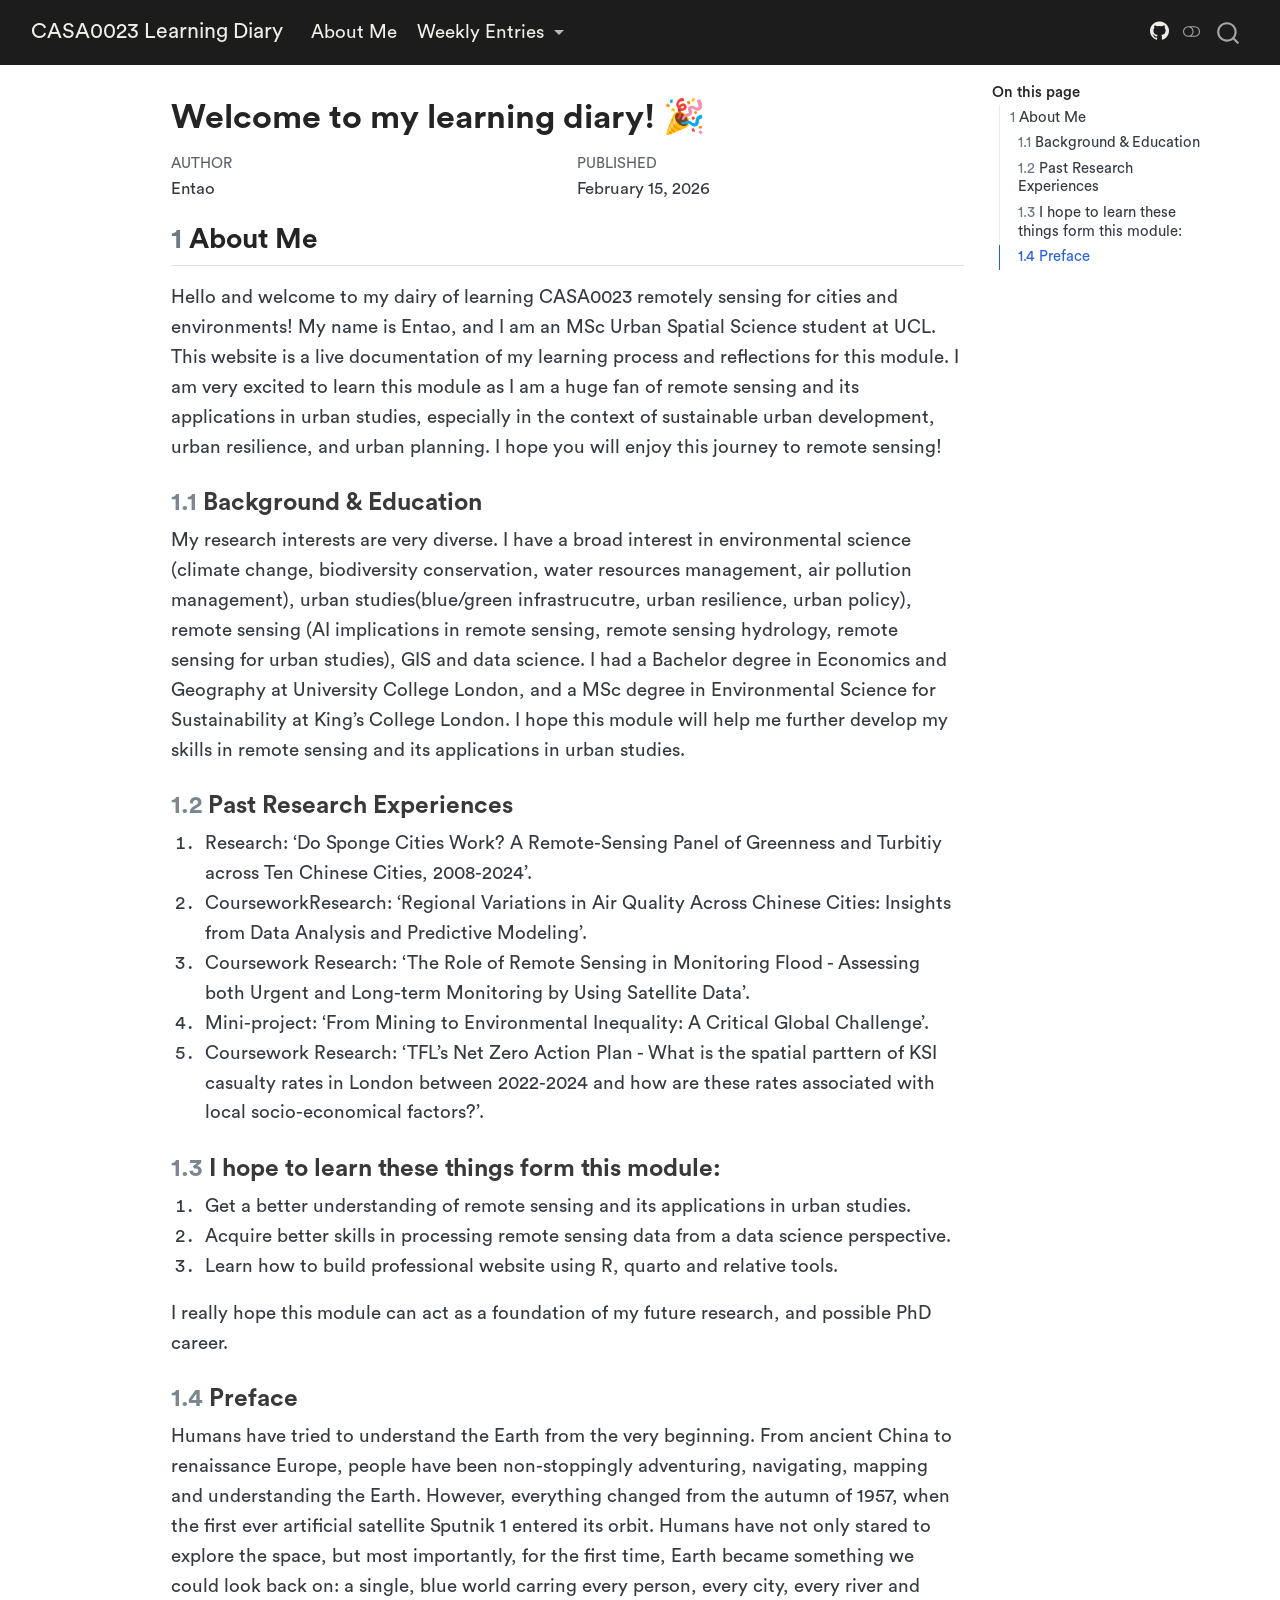
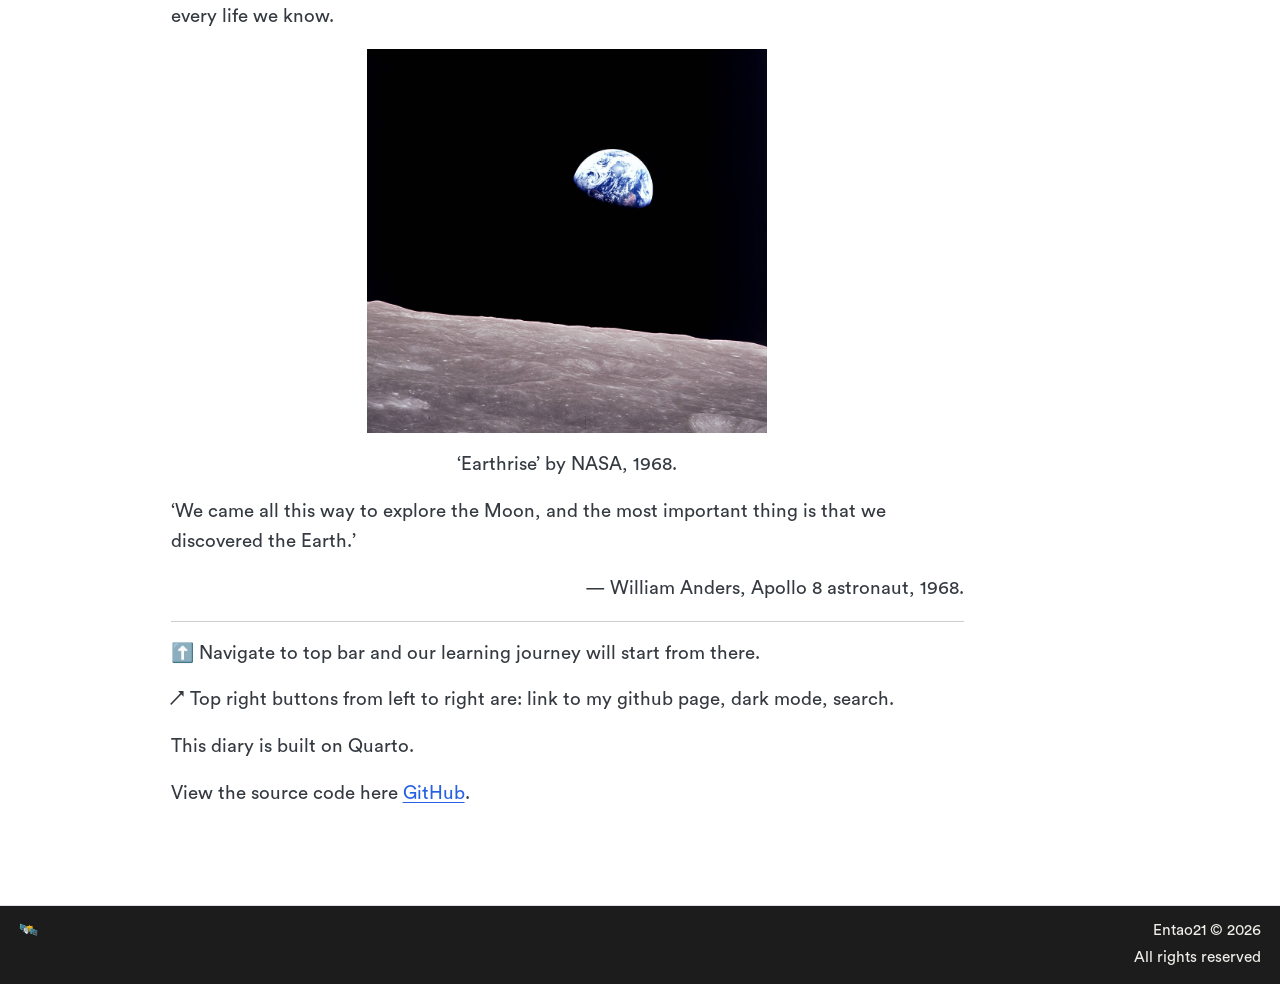
==== commit 29956eb8: "1" ====
--- a/docs/index.html
+++ b/docs/index.html
@@ -76,6 +76,7 @@
     "search-label": "Search"
   }
 }</script>
+<style>html{ scroll-behavior: smooth; }</style>
 
 
 <link rel="stylesheet" href="styles.css">
@@ -823,9 +824,7 @@
     <div class="nav-footer-left">
       <ul class="footer-items list-unstyled">
     <li class="nav-item">
-    <a class="nav-link" href="./#">
-<p>Back to top</p>
-</a>
+ 🛰️
   </li>  
 </ul>
     </div>   
@@ -848,4 +847,5 @@
 
 
 
+<script src="site_libs/quarto-html/zenscroll-min.js"></script>
 </body></html>
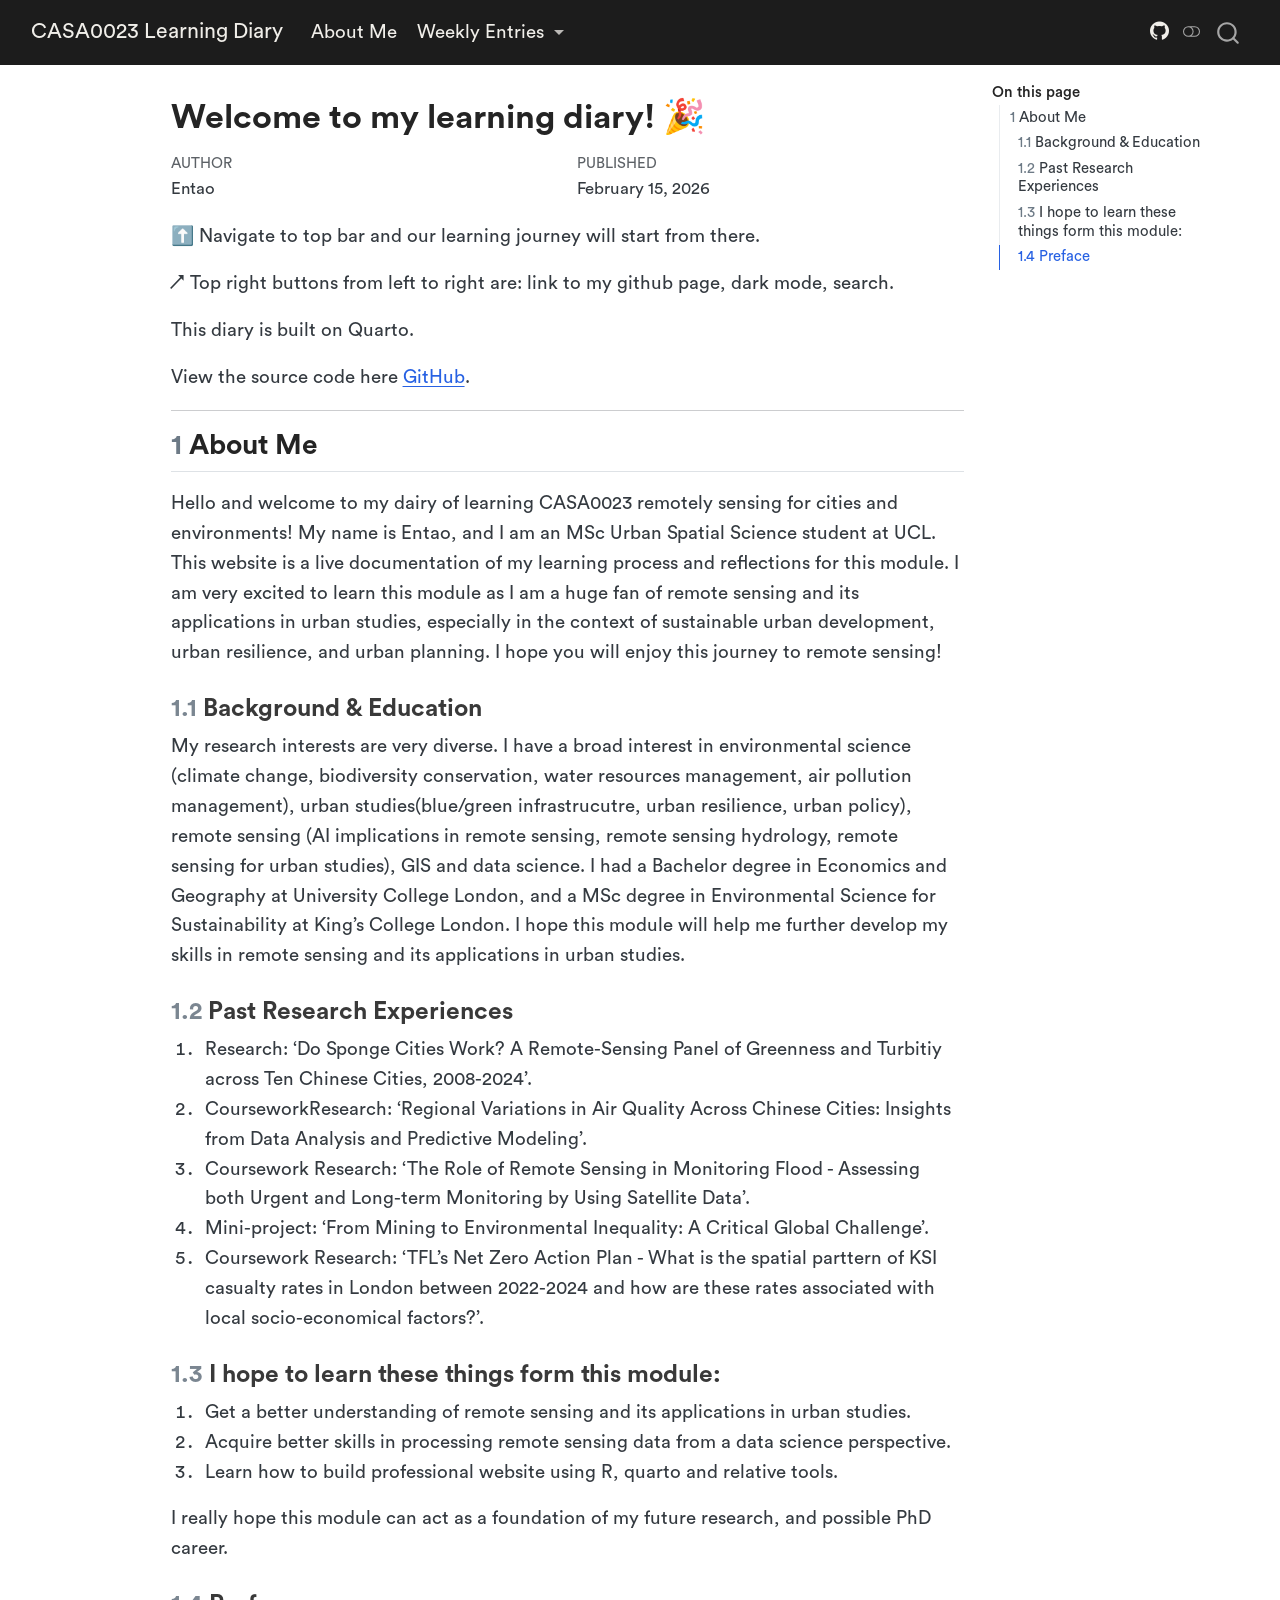
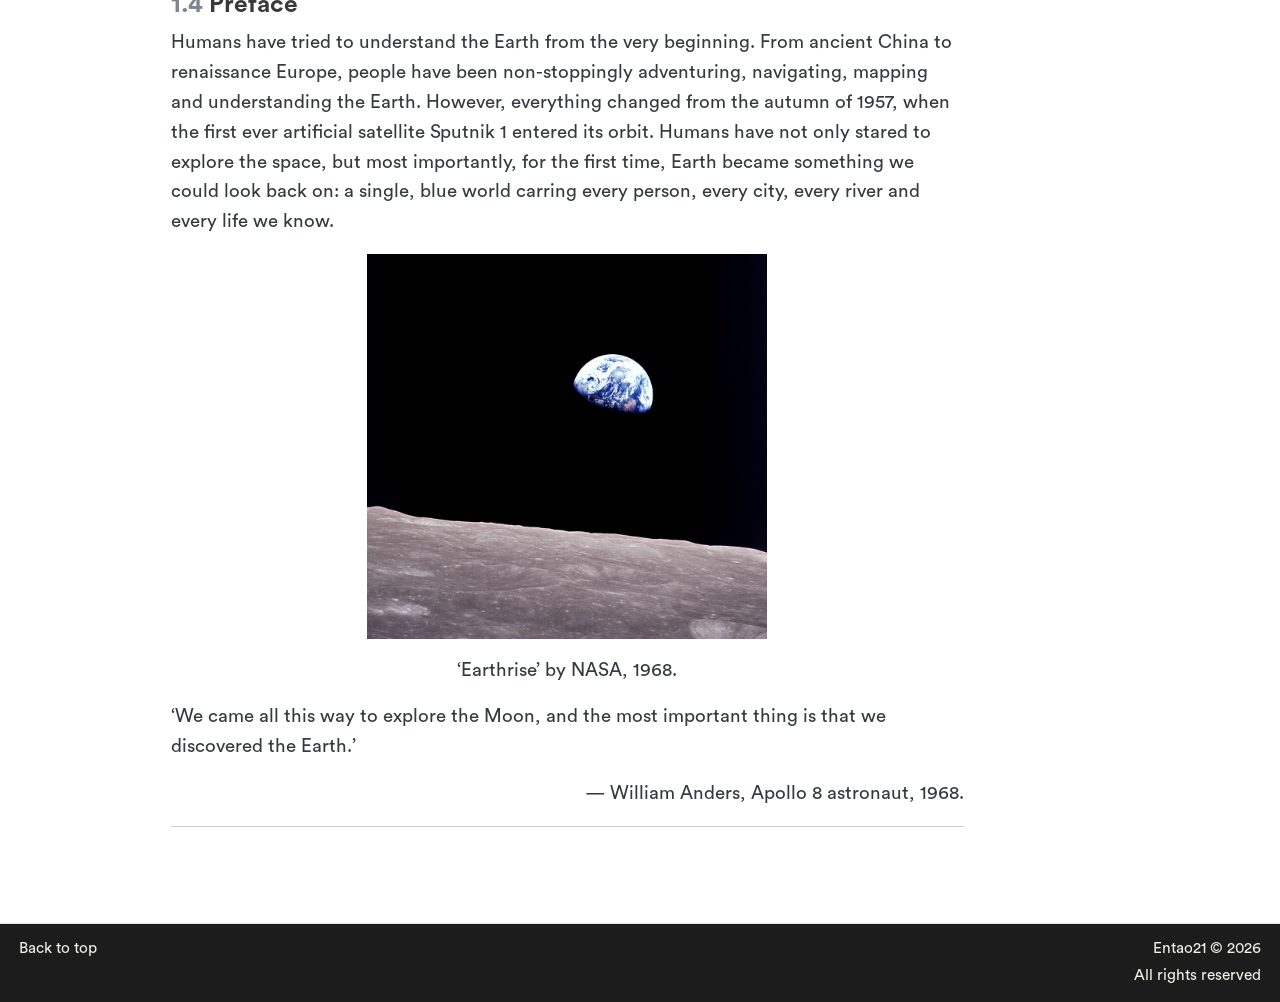
==== commit cacb413a: "1" ====
--- a/docs/index.html
+++ b/docs/index.html
@@ -357,6 +357,11 @@
 </header>
 
 
+<p>⬆️ Navigate to top bar and our learning journey will start from there.</p>
+<p>↗️ Top right buttons from left to right are: link to my github page, dark mode, search.</p>
+<p>This diary is built on Quarto.</p>
+<p>View the source code here <a href="https://github.com/Entao21/rs4ct">GitHub</a>.</p>
+<hr>
 <section id="about-me" class="level2" data-number="1">
 <h2 data-number="1" class="anchored" data-anchor-id="about-me"><span class="header-section-number">1</span> About Me</h2>
 <p>Hello and welcome to my dairy of learning CASA0023 remotely sensing for cities and environments! My name is Entao, and I am an MSc Urban Spatial Science student at UCL. This website is a live documentation of my learning process and reflections for this module. I am very excited to learn this module as I am a huge fan of remote sensing and its applications in urban studies, especially in the context of sustainable urban development, urban resilience, and urban planning. I hope you will enjoy this journey to remote sensing!</p>
@@ -395,10 +400,6 @@
 <p>— William Anders, Apollo 8 astronaut, 1968.</p>
 </div>
 <hr>
-<p>⬆️ Navigate to top bar and our learning journey will start from there.</p>
-<p>↗️ Top right buttons from left to right are: link to my github page, dark mode, search.</p>
-<p>This diary is built on Quarto.</p>
-<p>View the source code here <a href="https://github.com/Entao21/rs4ct">GitHub</a>.</p>
 
 
 </section>
@@ -824,7 +825,11 @@
     <div class="nav-footer-left">
       <ul class="footer-items list-unstyled">
     <li class="nav-item">
- 🛰️
+ Back to top
+  </li>  
+    <li class="nav-item compact">
+    <a class="nav-link" href="./#">
+    </a>
   </li>  
 </ul>
     </div>   
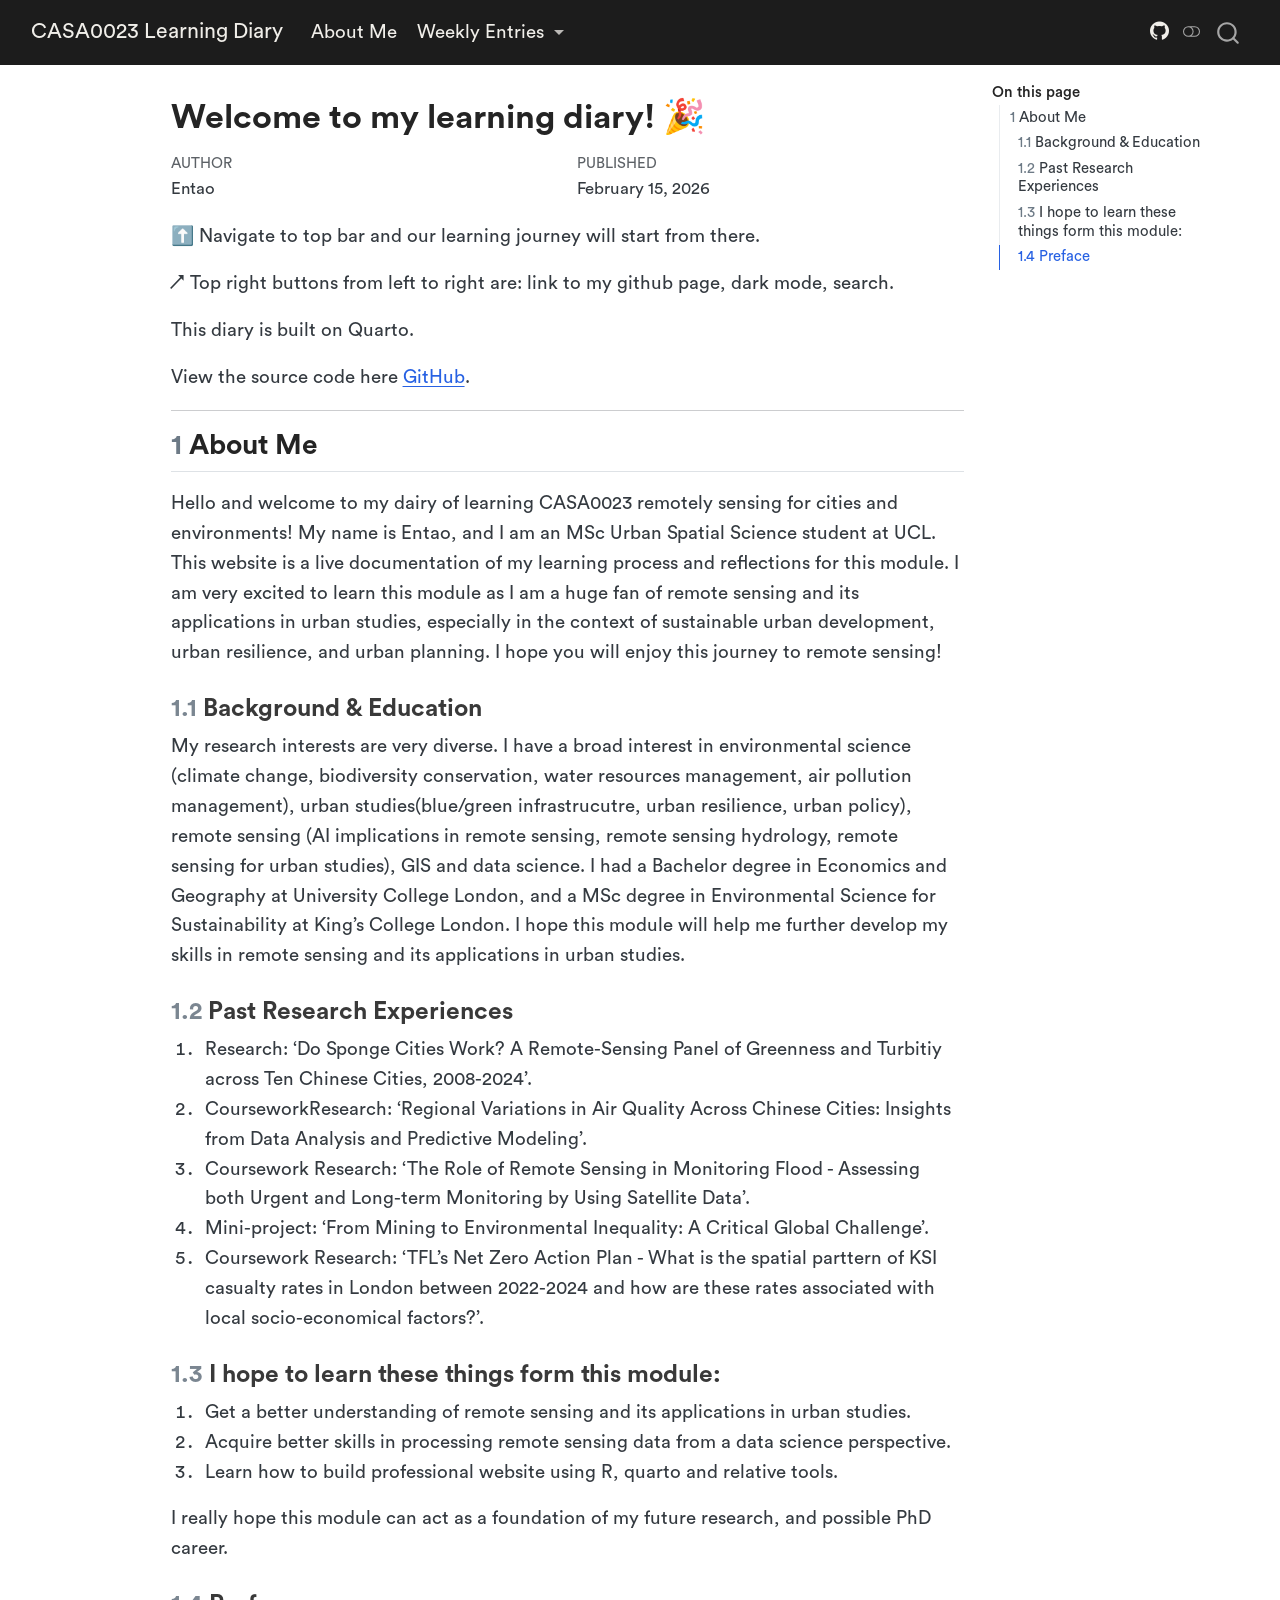
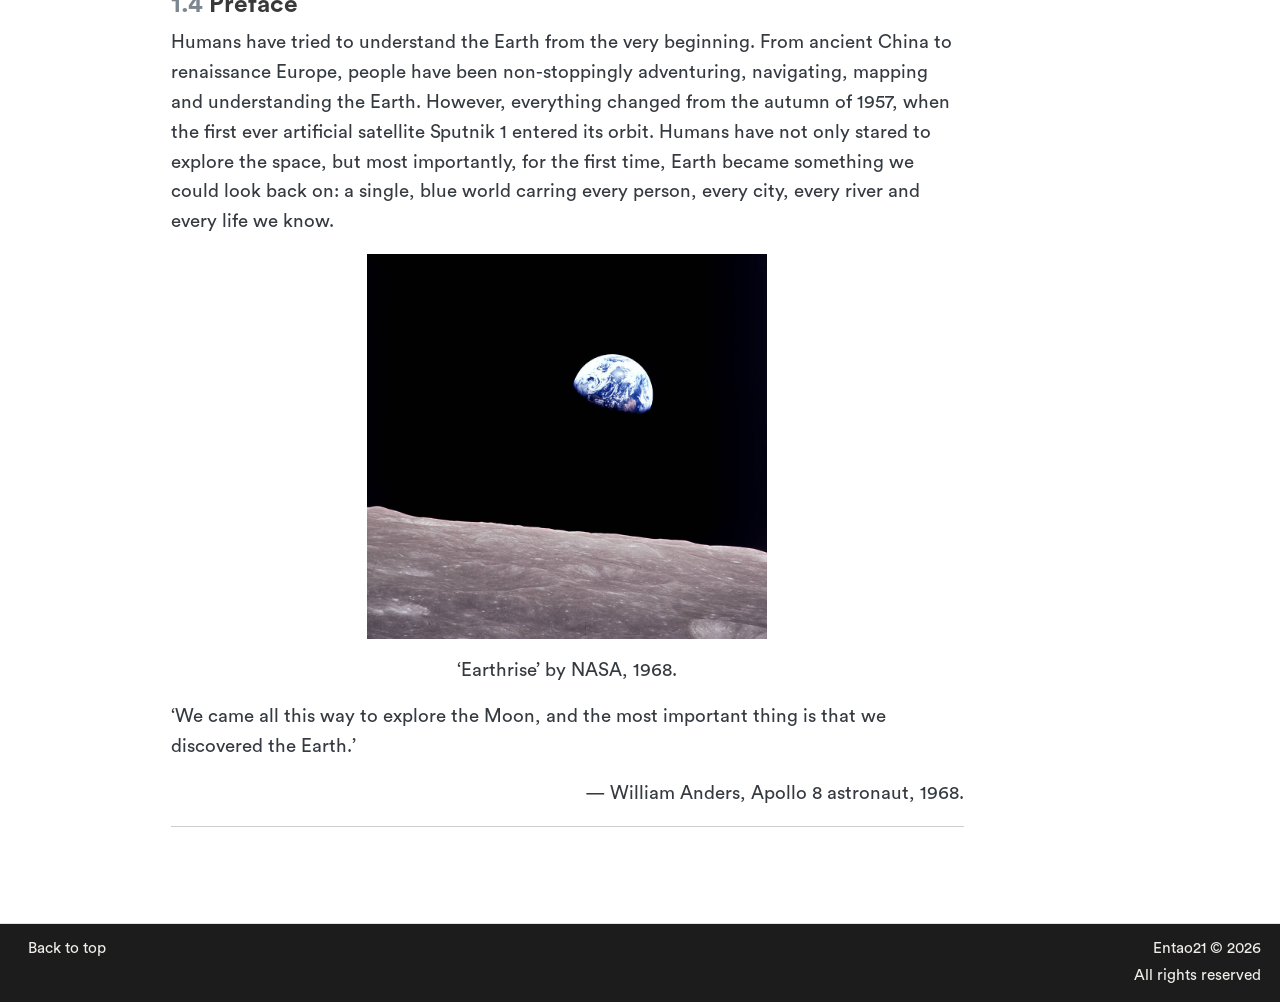
==== commit d939726c: "1" ====
--- a/docs/index.html
+++ b/docs/index.html
@@ -825,11 +825,9 @@
     <div class="nav-footer-left">
       <ul class="footer-items list-unstyled">
     <li class="nav-item">
- Back to top
-  </li>  
-    <li class="nav-item compact">
     <a class="nav-link" href="./#">
-    </a>
+<p>Back to top</p>
+</a>
   </li>  
 </ul>
     </div>   
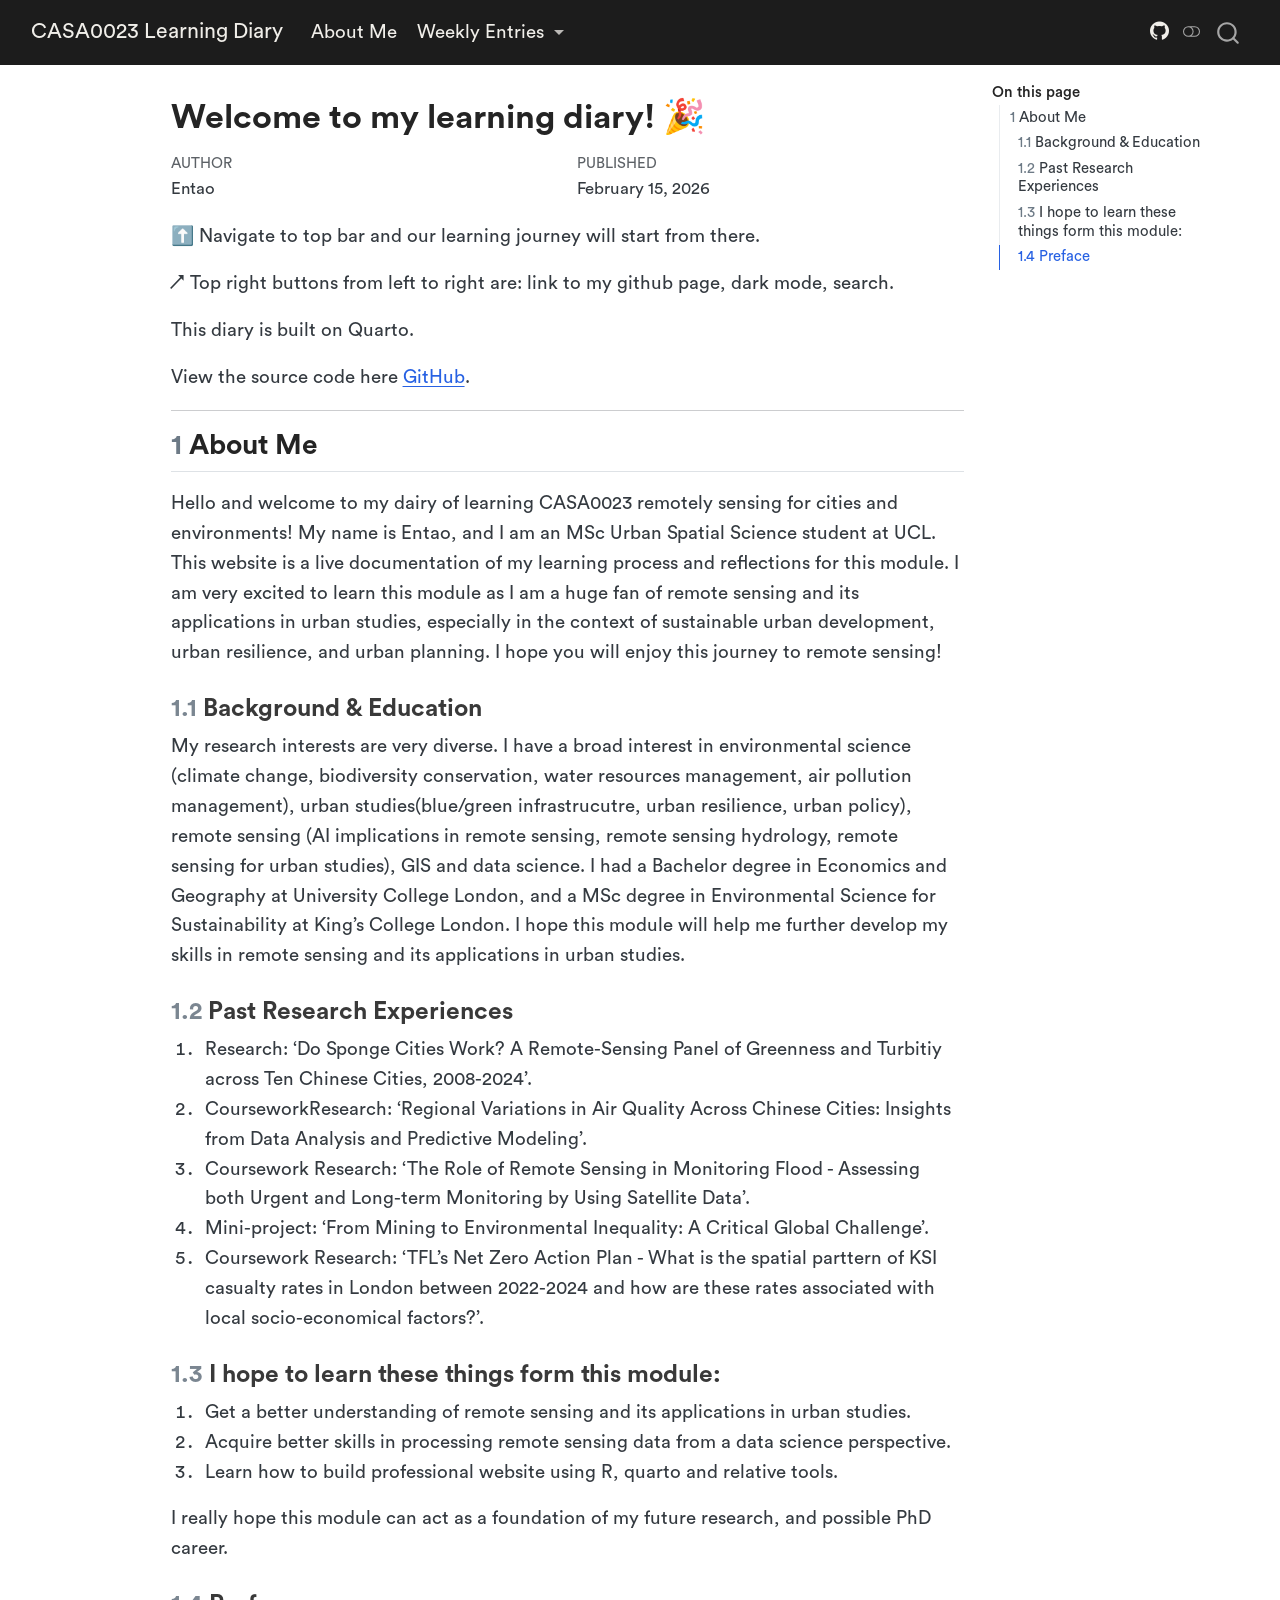
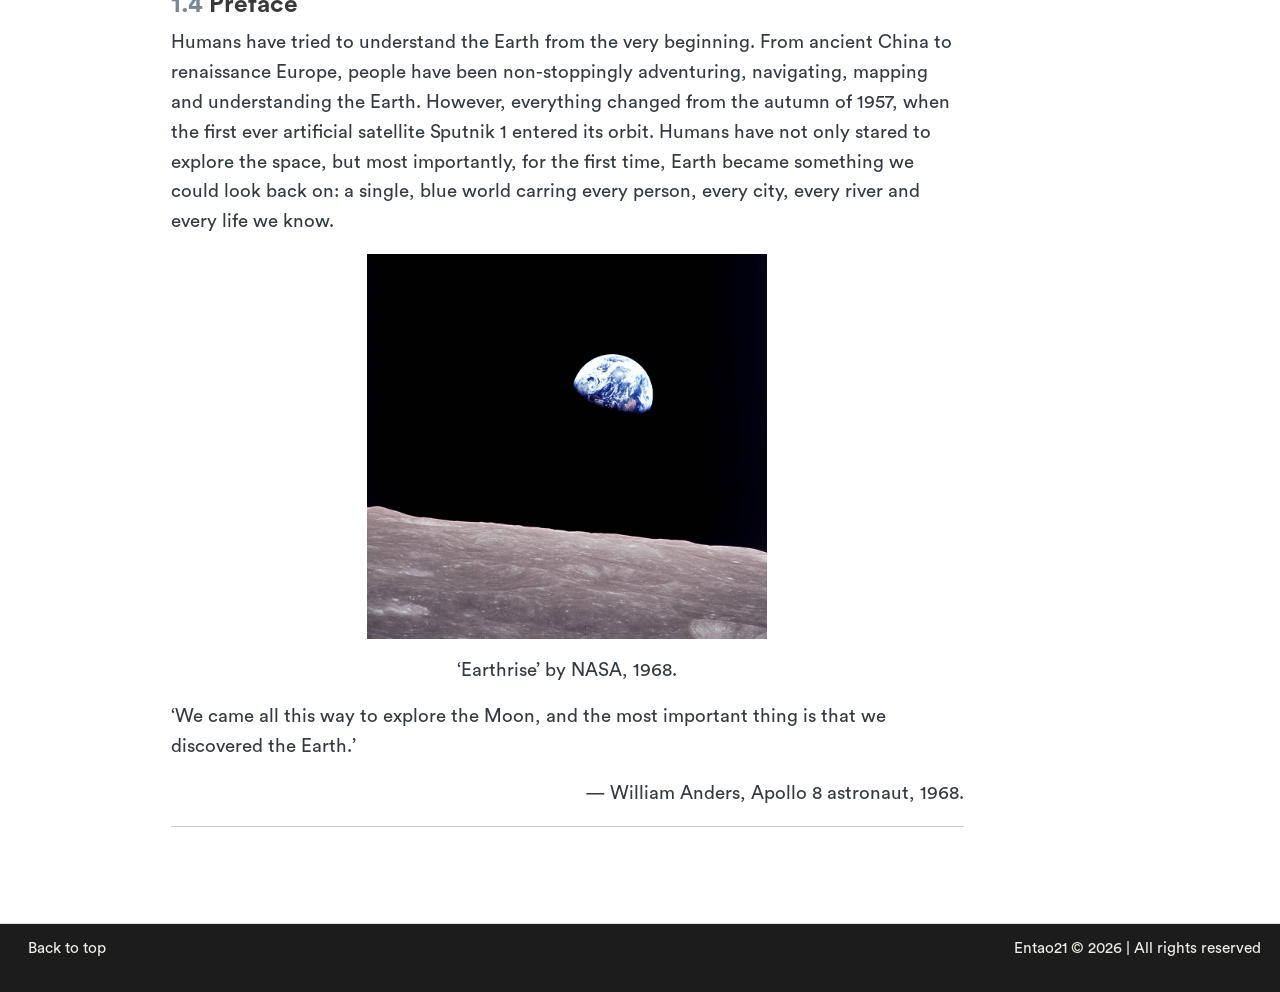
==== commit 3ba85521: "67" ====
--- a/docs/index.html
+++ b/docs/index.html
@@ -837,10 +837,7 @@
     <div class="nav-footer-right">
       <ul class="footer-items list-unstyled">
     <li class="nav-item">
- Entao21 © 2026
-  </li>  
-    <li class="nav-item">
- All rights reserved
+ Entao21 © 2026 | All rights reserved
   </li>  
 </ul>
     </div>
--- a/docs/styles.css
+++ b/docs/styles.css
@@ -1,4 +1,4 @@
-/* Circular Std 字体家族（docs/fonts/ 内 .otf 文件） */
+
 /* Book=400, Light=300, Medium=500, Bold=700, Black=900 */
 
 @font-face {
@@ -62,32 +62,31 @@
   font-style: italic;
 }
 
-/* 平滑滚动，用于 footer 的 Back to top 链接 */
+
 html {
   scroll-behavior: smooth;
 }
 
-/* 使用 Circular Std；后面是 fallback */
 body {
     font-family: "Circular Std", "Helvetica Neue", Helvetica, Arial, sans-serif;
     font-size: 1.1rem;
     line-height: 1.6;
   }
   
-  /* title color（浅色主题） */
+
   h1, h2, h3 {
     color: #242424;
     font-weight: bold;
   }
 
-  /* 深色模式：Quarto 会给 body 加上 .quarto-dark（与 _quarto.yml 里 dark: darkly 对应） */
+ 
   body.quarto-dark h1,
   body.quarto-dark h2,
   body.quarto-dark h3 {
     color: #f0eee9;
   }
   
-  /* 浅色模式下导航栏文字颜色（与 _quarto.yml 里深色导航栏背景搭配） */
+ 
   body:not(.quarto-dark) .navbar .navbar-brand,
   body:not(.quarto-dark) .navbar .nav-link {
     color: #f0eee9 !important;
@@ -97,7 +96,7 @@
     color: #fff !important;
   }
 
-  /* 页脚右侧两行、靠右对齐 */
+
   .nav-footer-right .footer-items {
     display: flex;
     flex-direction: column;
@@ -105,7 +104,7 @@
     gap: 0.15rem;
   }
 
-  /* background color */
+
   .quarto-container {
     /* background-color: #f8f9fa; */
   }
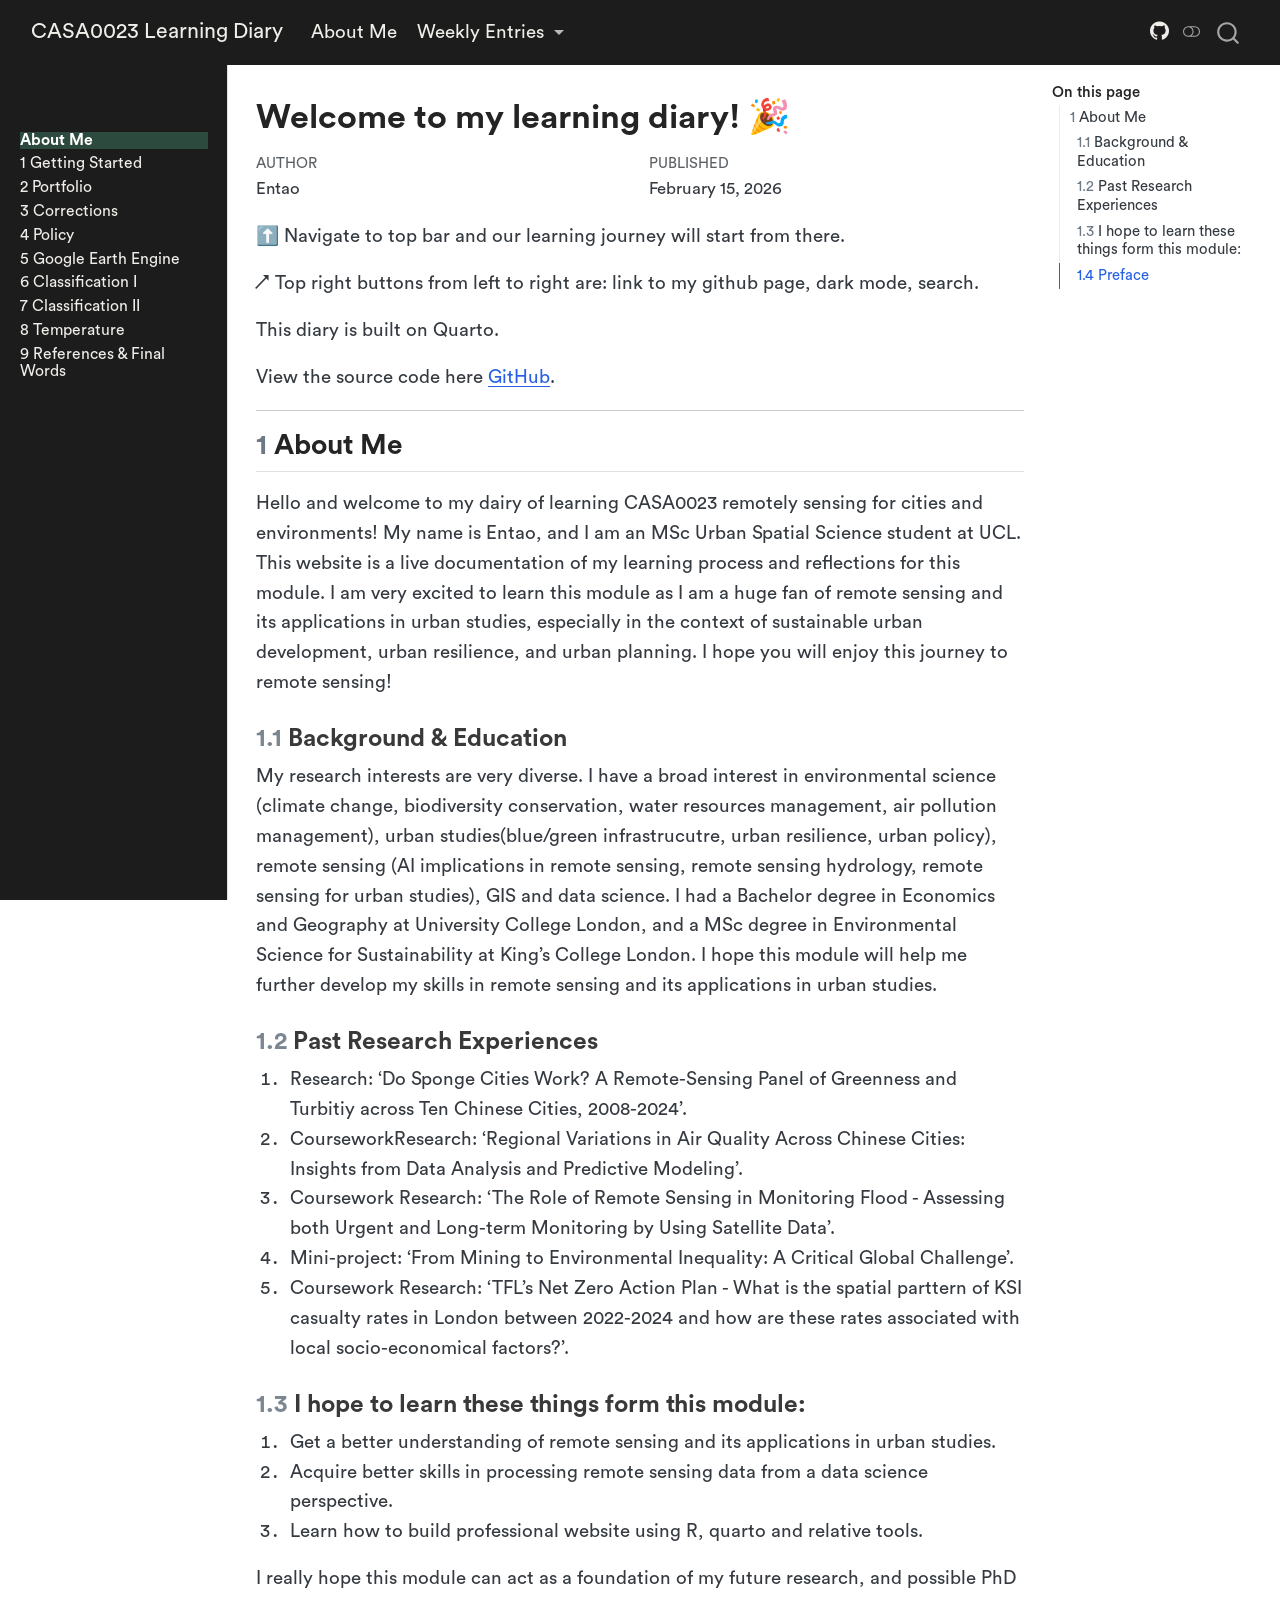
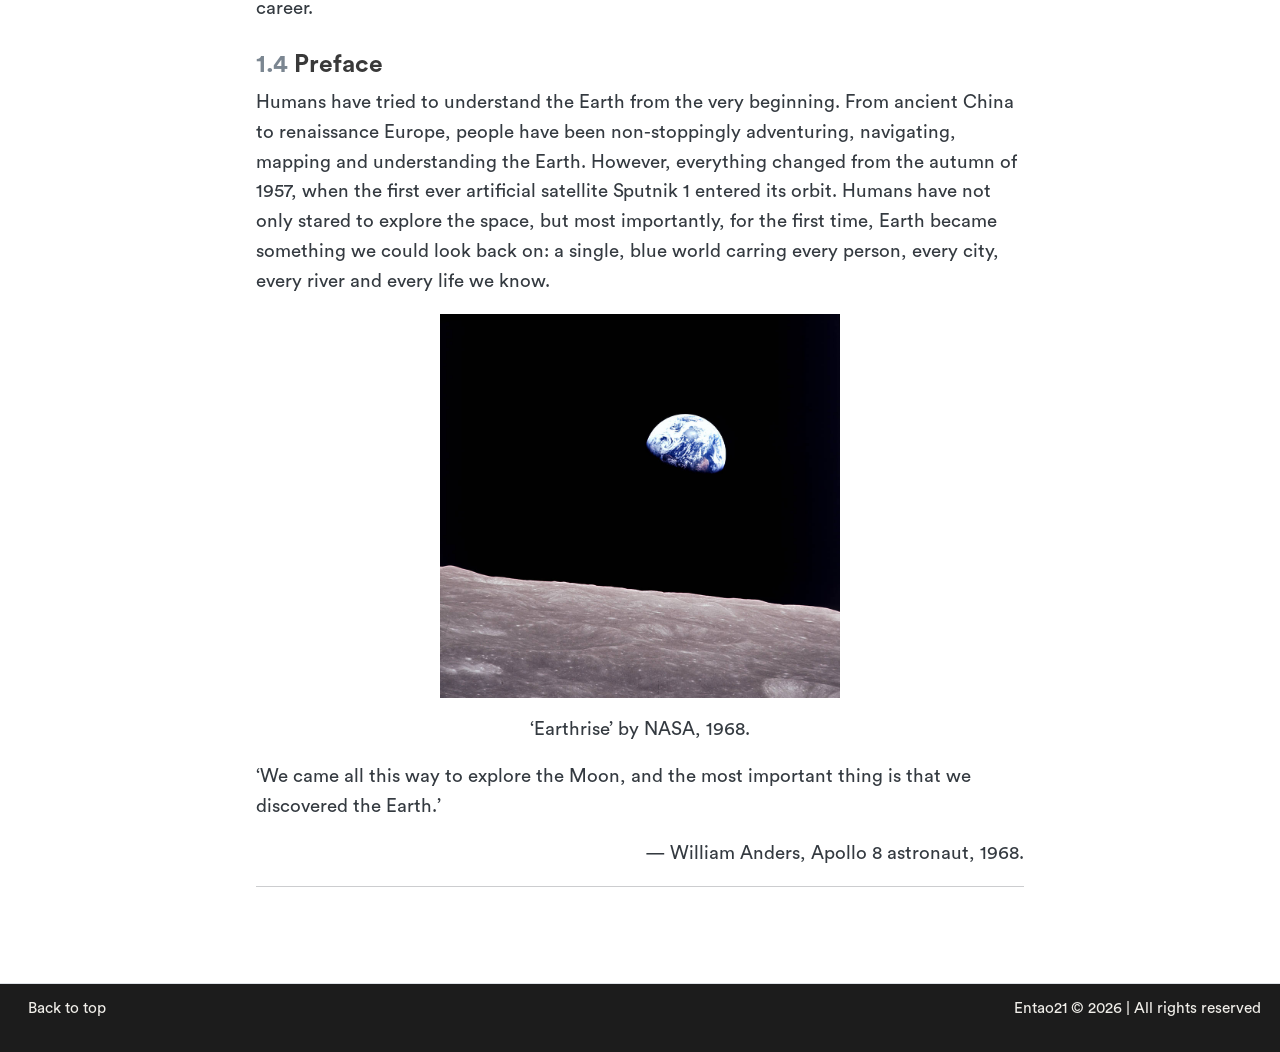
==== commit 69f6bd1b: "23" ====
--- a/docs/index.html
+++ b/docs/index.html
@@ -46,9 +46,9 @@
 <link href="site_libs/quarto-html/quarto-syntax-highlighting-67e1af7abdb15bd5a2919d83736f6706.css" rel="stylesheet" class="quarto-color-scheme-extra" id="quarto-text-highlighting-styles">
 <script src="site_libs/bootstrap/bootstrap.min.js"></script>
 <link href="site_libs/bootstrap/bootstrap-icons.css" rel="stylesheet">
-<link href="site_libs/bootstrap/bootstrap-1e439da7aa88c9d4554912bc2ee74c2d.min.css" rel="stylesheet" append-hash="true" class="quarto-color-scheme" id="quarto-bootstrap" data-mode="light">
-<link href="site_libs/bootstrap/bootstrap-dark-b8b69fd8e30c41d735a45cd7a533fa73.min.css" rel="stylesheet" append-hash="true" class="quarto-color-scheme quarto-color-alternate" id="quarto-bootstrap" data-mode="dark">
-<link href="site_libs/bootstrap/bootstrap-1e439da7aa88c9d4554912bc2ee74c2d.min.css" rel="stylesheet" append-hash="true" class="quarto-color-scheme-extra" id="quarto-bootstrap" data-mode="light">
+<link href="site_libs/bootstrap/bootstrap-9ba38ff278d7fd0be93897049b419520.min.css" rel="stylesheet" append-hash="true" class="quarto-color-scheme" id="quarto-bootstrap" data-mode="light">
+<link href="site_libs/bootstrap/bootstrap-dark-483145255f56ea961f490df5ea6782d4.min.css" rel="stylesheet" append-hash="true" class="quarto-color-scheme quarto-color-alternate" id="quarto-bootstrap" data-mode="dark">
+<link href="site_libs/bootstrap/bootstrap-9ba38ff278d7fd0be93897049b419520.min.css" rel="stylesheet" append-hash="true" class="quarto-color-scheme-extra" id="quarto-bootstrap" data-mode="light">
 <script id="quarto-search-options" type="application/json">{
   "location": "navbar",
   "copy-button": false,
@@ -82,7 +82,7 @@
 <link rel="stylesheet" href="styles.css">
 </head>
 
-<body class="nav-fixed quarto-light"><script id="quarto-html-before-body" type="application/javascript">
+<body class="nav-sidebar docked nav-fixed quarto-light"><script id="quarto-html-before-body" type="application/javascript">
     const toggleBodyColorMode = (bsSheetEl) => {
       const mode = bsSheetEl.getAttribute("data-mode");
       const bodyEl = window.document.querySelector("body");
@@ -286,6 +286,26 @@
     <a class="dropdown-item" href="./weeks/week4.html">
  <span class="dropdown-text">Week 4: Policy</span></a>
   </li>  
+        <li>
+    <a class="dropdown-item" href="./weeks/week5.html">
+ <span class="dropdown-text">Week 5: Google Earth Engine</span></a>
+  </li>  
+        <li>
+    <a class="dropdown-item" href="./weeks/week6.html">
+ <span class="dropdown-text">Week 6: Classification 1</span></a>
+  </li>  
+        <li>
+    <a class="dropdown-item" href="./weeks/week7.html">
+ <span class="dropdown-text">Week 7: Classification 2</span></a>
+  </li>  
+        <li>
+    <a class="dropdown-item" href="./weeks/week8.html">
+ <span class="dropdown-text">Week 8: Temperature</span></a>
+  </li>  
+        <li>
+    <a class="dropdown-item" href="./weeks/week9.html">
+ <span class="dropdown-text">Week 9: References and Final Words</span></a>
+  </li>  
     </ul>
   </li>
 </ul>
@@ -302,10 +322,95 @@
 </div>
       </div> <!-- /container-fluid -->
     </nav>
+  <nav class="quarto-secondary-nav">
+    <div class="container-fluid d-flex">
+      <button type="button" class="quarto-btn-toggle btn" data-bs-toggle="collapse" role="button" data-bs-target=".quarto-sidebar-collapse-item" aria-controls="quarto-sidebar" aria-expanded="false" aria-label="Toggle sidebar navigation" onclick="if (window.quartoToggleHeadroom) { window.quartoToggleHeadroom(); }">
+        <i class="bi bi-layout-text-sidebar-reverse"></i>
+      </button>
+        <nav class="quarto-page-breadcrumbs" aria-label="breadcrumb"><ol class="breadcrumb"><li class="breadcrumb-item"><a href="./index.html">About Me</a></li></ol></nav>
+        <a class="flex-grow-1" role="navigation" data-bs-toggle="collapse" data-bs-target=".quarto-sidebar-collapse-item" aria-controls="quarto-sidebar" aria-expanded="false" aria-label="Toggle sidebar navigation" onclick="if (window.quartoToggleHeadroom) { window.quartoToggleHeadroom(); }">      
+        </a>
+      <button type="button" class="btn quarto-search-button" aria-label="Search" onclick="window.quartoOpenSearch();">
+        <i class="bi bi-search"></i>
+      </button>
+    </div>
+  </nav>
 </header>
 <!-- content -->
 <div id="quarto-content" class="quarto-container page-columns page-rows-contents page-layout-article page-navbar">
 <!-- sidebar -->
+  <nav id="quarto-sidebar" class="sidebar collapse collapse-horizontal quarto-sidebar-collapse-item sidebar-navigation docked overflow-auto">
+        <div class="mt-2 flex-shrink-0 align-items-center">
+        <div class="sidebar-search">
+        <div id="quarto-search" class="" title="Search"></div>
+        </div>
+        </div>
+    <div class="sidebar-menu-container"> 
+    <ul class="list-unstyled mt-1">
+        <li class="sidebar-item">
+  <div class="sidebar-item-container"> 
+  <a href="./index.html" class="sidebar-item-text sidebar-link active">
+ <span class="menu-text">About Me</span></a>
+  </div>
+</li>
+        <li class="sidebar-item">
+  <div class="sidebar-item-container"> 
+  <a href="./weeks/week1.html" class="sidebar-item-text sidebar-link">
+ <span class="menu-text">1 Getting Started</span></a>
+  </div>
+</li>
+        <li class="sidebar-item">
+  <div class="sidebar-item-container"> 
+  <a href="./weeks/week2.html" class="sidebar-item-text sidebar-link">
+ <span class="menu-text">2 Portfolio</span></a>
+  </div>
+</li>
+        <li class="sidebar-item">
+  <div class="sidebar-item-container"> 
+  <a href="./weeks/week3.html" class="sidebar-item-text sidebar-link">
+ <span class="menu-text">3 Corrections</span></a>
+  </div>
+</li>
+        <li class="sidebar-item">
+  <div class="sidebar-item-container"> 
+  <a href="./weeks/week4.html" class="sidebar-item-text sidebar-link">
+ <span class="menu-text">4 Policy</span></a>
+  </div>
+</li>
+        <li class="sidebar-item">
+  <div class="sidebar-item-container"> 
+  <a href="./weeks/week5.html" class="sidebar-item-text sidebar-link">
+ <span class="menu-text">5 Google Earth Engine</span></a>
+  </div>
+</li>
+        <li class="sidebar-item">
+  <div class="sidebar-item-container"> 
+  <a href="./weeks/week6.html" class="sidebar-item-text sidebar-link">
+ <span class="menu-text">6 Classification I</span></a>
+  </div>
+</li>
+        <li class="sidebar-item">
+  <div class="sidebar-item-container"> 
+  <a href="./weeks/week7.html" class="sidebar-item-text sidebar-link">
+ <span class="menu-text">7 Classification II</span></a>
+  </div>
+</li>
+        <li class="sidebar-item">
+  <div class="sidebar-item-container"> 
+  <a href="./weeks/week8.html" class="sidebar-item-text sidebar-link">
+ <span class="menu-text">8 Temperature</span></a>
+  </div>
+</li>
+        <li class="sidebar-item">
+  <div class="sidebar-item-container"> 
+  <a href="./weeks/week9.html" class="sidebar-item-text sidebar-link">
+ <span class="menu-text">9 References &amp; Final Words</span></a>
+  </div>
+</li>
+    </ul>
+    </div>
+</nav>
+<div id="quarto-sidebar-glass" class="quarto-sidebar-collapse-item" data-bs-toggle="collapse" data-bs-target=".quarto-sidebar-collapse-item"></div>
 <!-- margin-sidebar -->
     <div id="quarto-margin-sidebar" class="sidebar margin-sidebar">
         <nav id="TOC" role="doc-toc" class="toc-active">
--- a/docs/styles.css
+++ b/docs/styles.css
@@ -107,4 +107,64 @@
 
   .quarto-container {
     /* background-color: #f8f9fa; */
+  }
+
+  /* Center alt-text captions under images (Quarto uses <figcaption> inside <figure>) */
+  main .quarto-figure,
+  main figure.figure,
+  main .quarto-layout-panel figure.figure,
+  main .quarto-layout-panel .quarto-figure,
+  main .quarto-layout-panel .quarto-layout-cell {
+    text-align: center;
+  }
+  main figure.figure figcaption,
+  main .quarto-figure figcaption,
+  main .figure-caption,
+  main .quarto-layout-panel .figure-caption {
+    text-align: center;
+    margin-left: auto;
+    margin-right: auto;
+    width: 100%;
+    display: block;
+  }
+  /* Allow wide display math to scroll instead of overflowing */
+  main .MathJax_Display,
+  main mjx-container[jax="CHTML"] {
+    overflow-x: auto;
+    max-width: 100%;
+  }
+
+  /* Dark docked sidebar (match top navbar #1c1c1c) */
+  #quarto-sidebar.sidebar-navigation {
+    background-color: #1c1c1c !important;
+    color: #f0eee9;
+    border-right: 1px solid #2d2d2d;
+  }
+  #quarto-sidebar .sidebar-item-text,
+  #quarto-sidebar a.sidebar-link {
+    color: #f0eee9 !important;
+  }
+  #quarto-sidebar .sidebar-item-text:hover,
+  #quarto-sidebar a.sidebar-link:hover {
+    color: #ffffff !important;
+    background-color: rgba(255, 255, 255, 0.06);
+  }
+  #quarto-sidebar a.sidebar-link.active {
+    color: #ffffff !important;
+    background-color: #2d4a3e;
+    font-weight: 600;
+  }
+  #quarto-sidebar .sidebar-search .aa-Autocomplete .aa-Form,
+  #quarto-sidebar .sidebar-search input {
+    background-color: #2a2a2a !important;
+    border-color: #444 !important;
+    color: #f0eee9 !important;
+  }
+  #quarto-sidebar .sidebar-search .aa-SubmitButton,
+  #quarto-sidebar .sidebar-search .aa-ClearButton {
+    color: #f0eee9;
+  }
+  /* Mobile sidebar toggle: keep visible on dark header */
+  .quarto-navbar .quarto-btn-toggle.btn {
+    color: #f0eee9;
   }
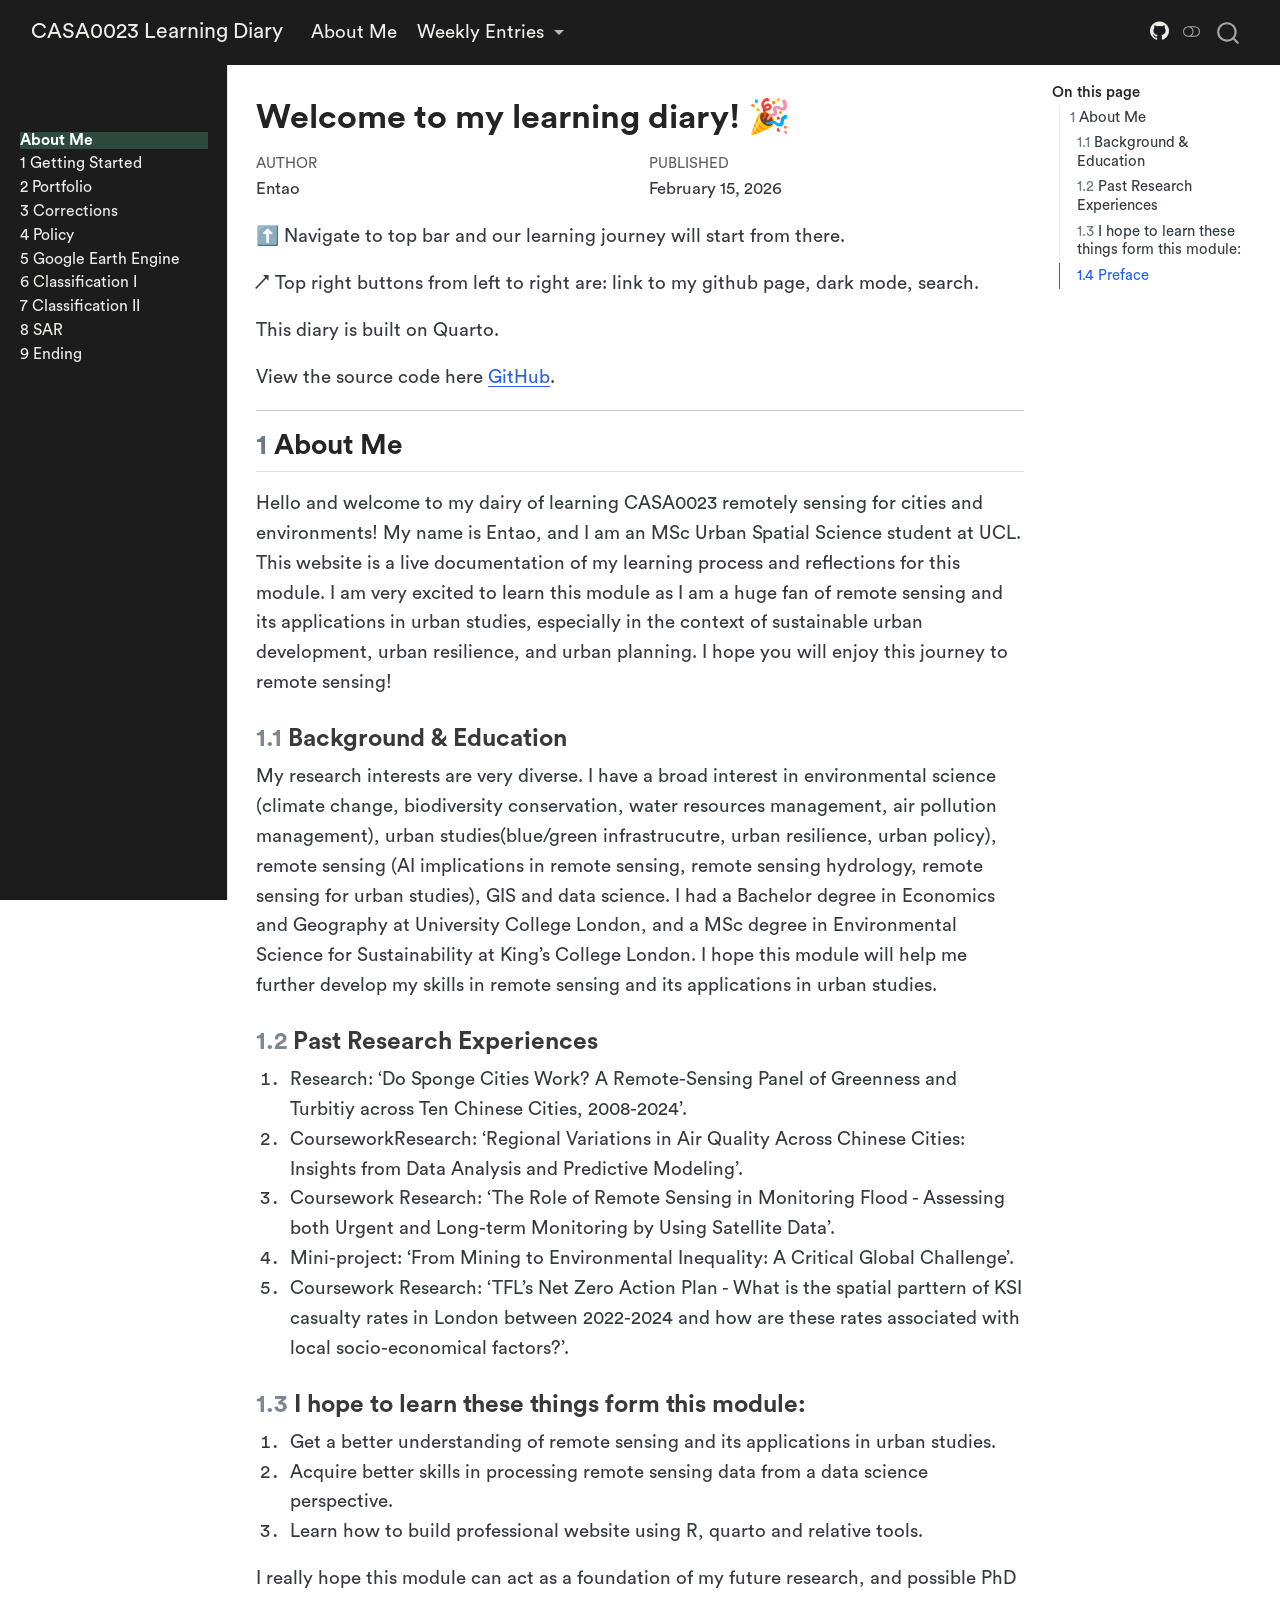
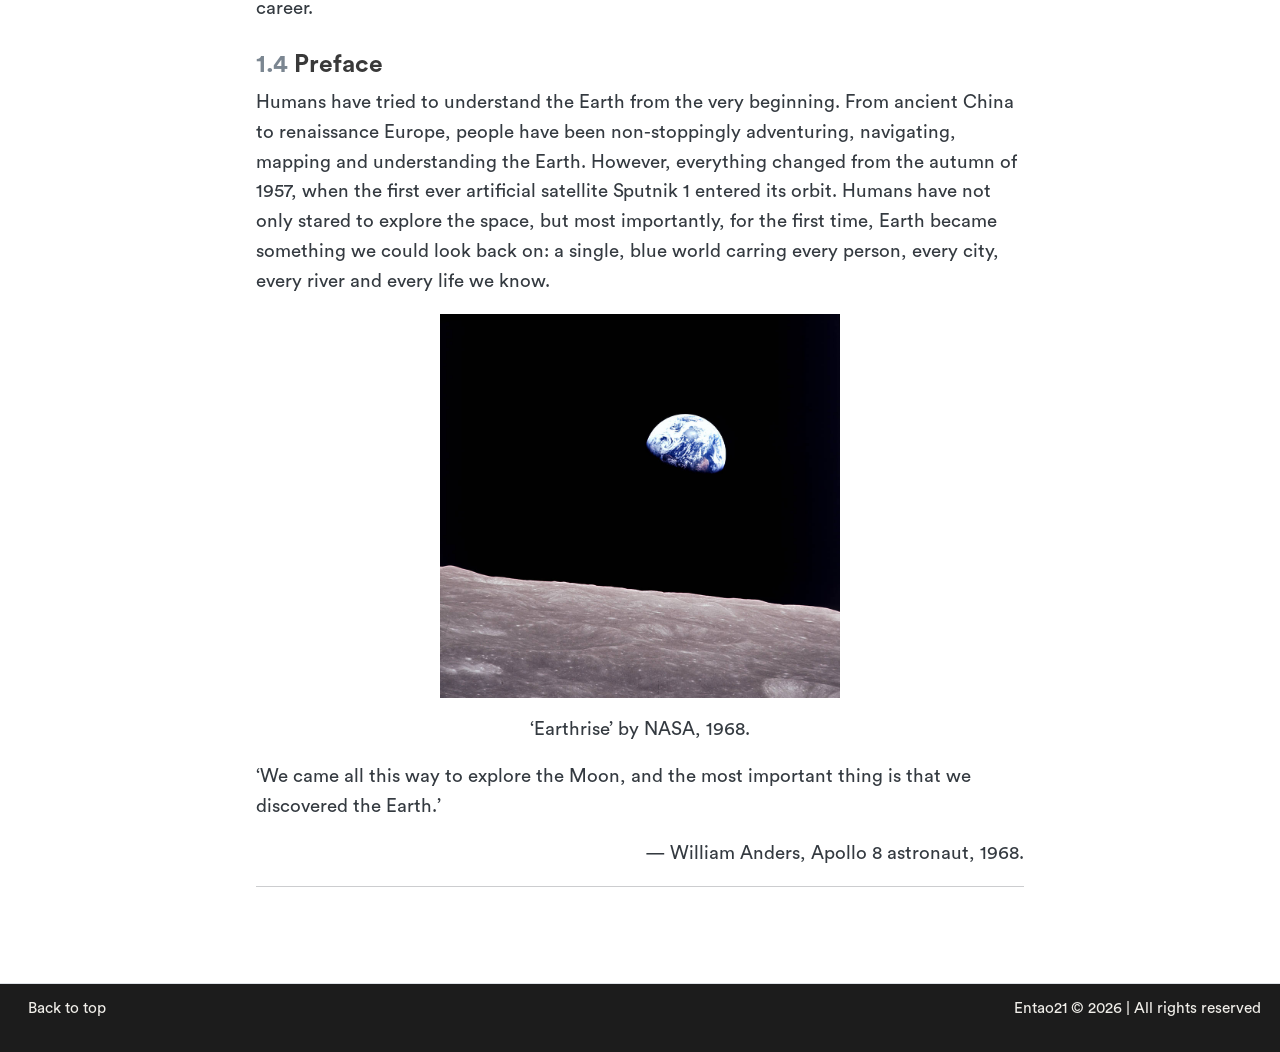
==== commit eac7eea7: "Final  Commit" ====
--- a/docs/index.html
+++ b/docs/index.html
@@ -300,11 +300,11 @@
   </li>  
         <li>
     <a class="dropdown-item" href="./weeks/week8.html">
- <span class="dropdown-text">Week 8: Temperature</span></a>
+ <span class="dropdown-text">Week 8: SAR</span></a>
   </li>  
         <li>
     <a class="dropdown-item" href="./weeks/week9.html">
- <span class="dropdown-text">Week 9: References and Final Words</span></a>
+ <span class="dropdown-text">Week 9: Ending</span></a>
   </li>  
     </ul>
   </li>
@@ -398,13 +398,13 @@
         <li class="sidebar-item">
   <div class="sidebar-item-container"> 
   <a href="./weeks/week8.html" class="sidebar-item-text sidebar-link">
- <span class="menu-text">8 Temperature</span></a>
+ <span class="menu-text">8 SAR</span></a>
   </div>
 </li>
         <li class="sidebar-item">
   <div class="sidebar-item-container"> 
   <a href="./weeks/week9.html" class="sidebar-item-text sidebar-link">
- <span class="menu-text">9 References &amp; Final Words</span></a>
+ <span class="menu-text">9 Ending</span></a>
   </div>
 </li>
     </ul>
--- a/docs/styles.css
+++ b/docs/styles.css
@@ -1,4 +1,3 @@
-
 /* Book=400, Light=300, Medium=500, Bold=700, Black=900 */
 
 @font-face {
@@ -62,109 +61,100 @@
   font-style: italic;
 }
 
-
 html {
   scroll-behavior: smooth;
 }
 
 body {
-    font-family: "Circular Std", "Helvetica Neue", Helvetica, Arial, sans-serif;
-    font-size: 1.1rem;
-    line-height: 1.6;
-  }
-  
+  font-family: "Circular Std", "Helvetica Neue", Helvetica, Arial, sans-serif;
+  font-size: 1.1rem;
+  line-height: 1.6;
+}
 
-  h1, h2, h3 {
-    color: #242424;
-    font-weight: bold;
-  }
+h1, h2, h3 {
+  color: #242424;
+  font-weight: bold;
+}
 
- 
-  body.quarto-dark h1,
-  body.quarto-dark h2,
-  body.quarto-dark h3 {
-    color: #f0eee9;
-  }
-  
- 
-  body:not(.quarto-dark) .navbar .navbar-brand,
-  body:not(.quarto-dark) .navbar .nav-link {
-    color: #f0eee9 !important;
-  }
-  body:not(.quarto-dark) .navbar .nav-link:hover,
-  body:not(.quarto-dark) .navbar .nav-link:focus {
-    color: #fff !important;
-  }
+body.quarto-dark h1,
+body.quarto-dark h2,
+body.quarto-dark h3 {
+  color: #f0eee9;
+}
 
+body:not(.quarto-dark) .navbar .navbar-brand,
+body:not(.quarto-dark) .navbar .nav-link {
+  color: #f0eee9 !important;
+}
+body:not(.quarto-dark) .navbar .nav-link:hover,
+body:not(.quarto-dark) .navbar .nav-link:focus {
+  color: #fff !important;
+}
 
-  .nav-footer-right .footer-items {
-    display: flex;
-    flex-direction: column;
-    align-items: flex-end;
-    gap: 0.15rem;
-  }
+.nav-footer-right .footer-items {
+  display: flex;
+  flex-direction: column;
+  align-items: flex-end;
+  gap: 0.15rem;
+}
 
+/* Center alt-text captions under images (Quarto uses <figcaption> inside <figure>) */
+main .quarto-figure,
+main figure.figure,
+main .quarto-layout-panel figure.figure,
+main .quarto-layout-panel .quarto-figure,
+main .quarto-layout-panel .quarto-layout-cell {
+  text-align: center;
+}
+main figure.figure figcaption,
+main .quarto-figure figcaption,
+main .figure-caption,
+main .quarto-layout-panel .figure-caption {
+  text-align: center;
+  margin-left: auto;
+  margin-right: auto;
+  width: 100%;
+  display: block;
+}
 
-  .quarto-container {
-    /* background-color: #f8f9fa; */
-  }
+/* Allow wide display math to scroll instead of overflowing */
+main .MathJax_Display,
+main mjx-container[jax="CHTML"] {
+  overflow-x: auto;
+  max-width: 100%;
+}
 
-  /* Center alt-text captions under images (Quarto uses <figcaption> inside <figure>) */
-  main .quarto-figure,
-  main figure.figure,
-  main .quarto-layout-panel figure.figure,
-  main .quarto-layout-panel .quarto-figure,
-  main .quarto-layout-panel .quarto-layout-cell {
-    text-align: center;
-  }
-  main figure.figure figcaption,
-  main .quarto-figure figcaption,
-  main .figure-caption,
-  main .quarto-layout-panel .figure-caption {
-    text-align: center;
-    margin-left: auto;
-    margin-right: auto;
-    width: 100%;
-    display: block;
-  }
-  /* Allow wide display math to scroll instead of overflowing */
-  main .MathJax_Display,
-  main mjx-container[jax="CHTML"] {
-    overflow-x: auto;
-    max-width: 100%;
-  }
-
-  /* Dark docked sidebar (match top navbar #1c1c1c) */
-  #quarto-sidebar.sidebar-navigation {
-    background-color: #1c1c1c !important;
-    color: #f0eee9;
-    border-right: 1px solid #2d2d2d;
-  }
-  #quarto-sidebar .sidebar-item-text,
-  #quarto-sidebar a.sidebar-link {
-    color: #f0eee9 !important;
-  }
-  #quarto-sidebar .sidebar-item-text:hover,
-  #quarto-sidebar a.sidebar-link:hover {
-    color: #ffffff !important;
-    background-color: rgba(255, 255, 255, 0.06);
-  }
-  #quarto-sidebar a.sidebar-link.active {
-    color: #ffffff !important;
-    background-color: #2d4a3e;
-    font-weight: 600;
-  }
-  #quarto-sidebar .sidebar-search .aa-Autocomplete .aa-Form,
-  #quarto-sidebar .sidebar-search input {
-    background-color: #2a2a2a !important;
-    border-color: #444 !important;
-    color: #f0eee9 !important;
-  }
-  #quarto-sidebar .sidebar-search .aa-SubmitButton,
-  #quarto-sidebar .sidebar-search .aa-ClearButton {
-    color: #f0eee9;
-  }
-  /* Mobile sidebar toggle: keep visible on dark header */
-  .quarto-navbar .quarto-btn-toggle.btn {
-    color: #f0eee9;
-  }+/* Dark docked sidebar (first version) */
+#quarto-sidebar.sidebar-navigation {
+  background-color: #1c1c1c !important;
+  color: #f0eee9;
+  border-right: 1px solid #2d2d2d;
+}
+#quarto-sidebar .sidebar-item-text,
+#quarto-sidebar a.sidebar-link {
+  color: #f0eee9 !important;
+}
+#quarto-sidebar .sidebar-item-text:hover,
+#quarto-sidebar a.sidebar-link:hover {
+  color: #ffffff !important;
+  background-color: rgba(255, 255, 255, 0.06);
+}
+#quarto-sidebar a.sidebar-link.active {
+  color: #ffffff !important;
+  background-color: #2d4a3e;
+  font-weight: 600;
+}
+#quarto-sidebar .sidebar-search .aa-Autocomplete .aa-Form,
+#quarto-sidebar .sidebar-search input {
+  background-color: #2a2a2a !important;
+  border-color: #444 !important;
+  color: #f0eee9 !important;
+}
+#quarto-sidebar .sidebar-search .aa-SubmitButton,
+#quarto-sidebar .sidebar-search .aa-ClearButton {
+  color: #f0eee9;
+}
+/* Mobile sidebar toggle: keep visible on dark header */
+.quarto-navbar .quarto-btn-toggle.btn {
+  color: #f0eee9;
+}
